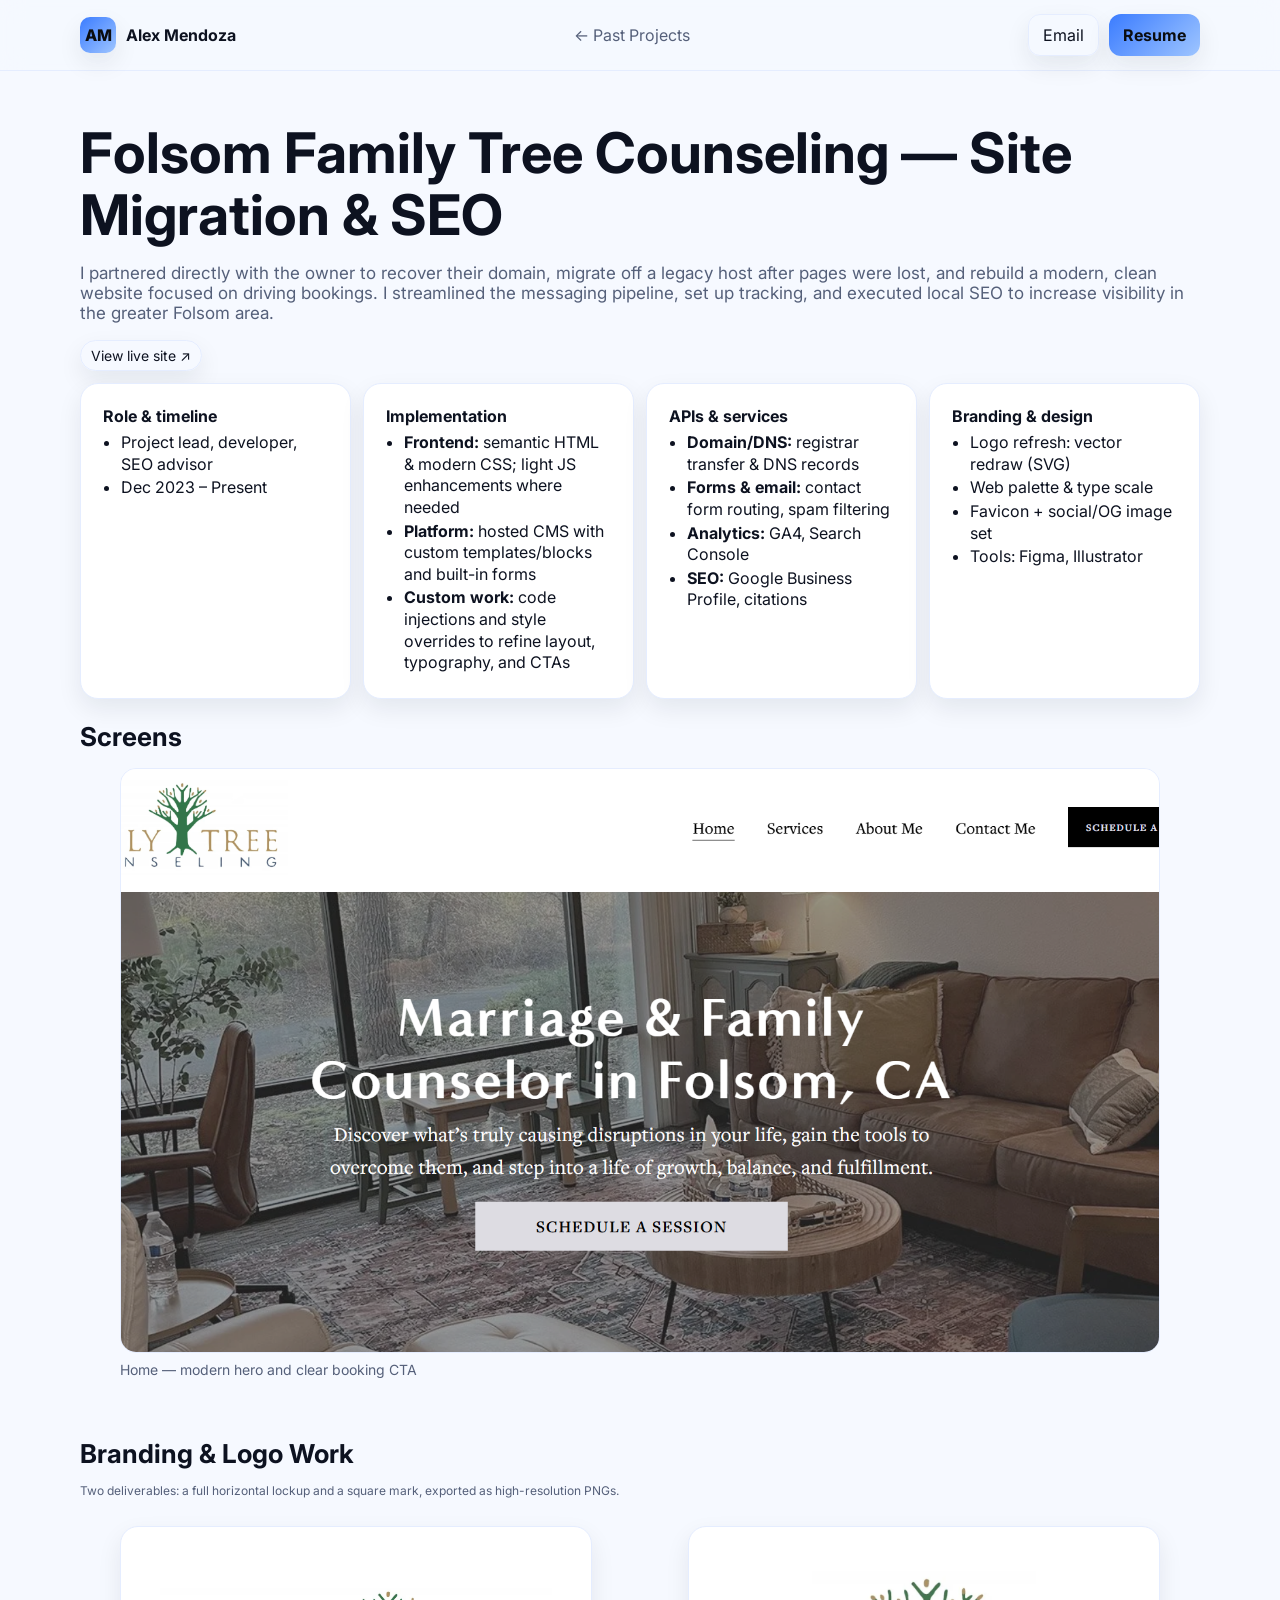
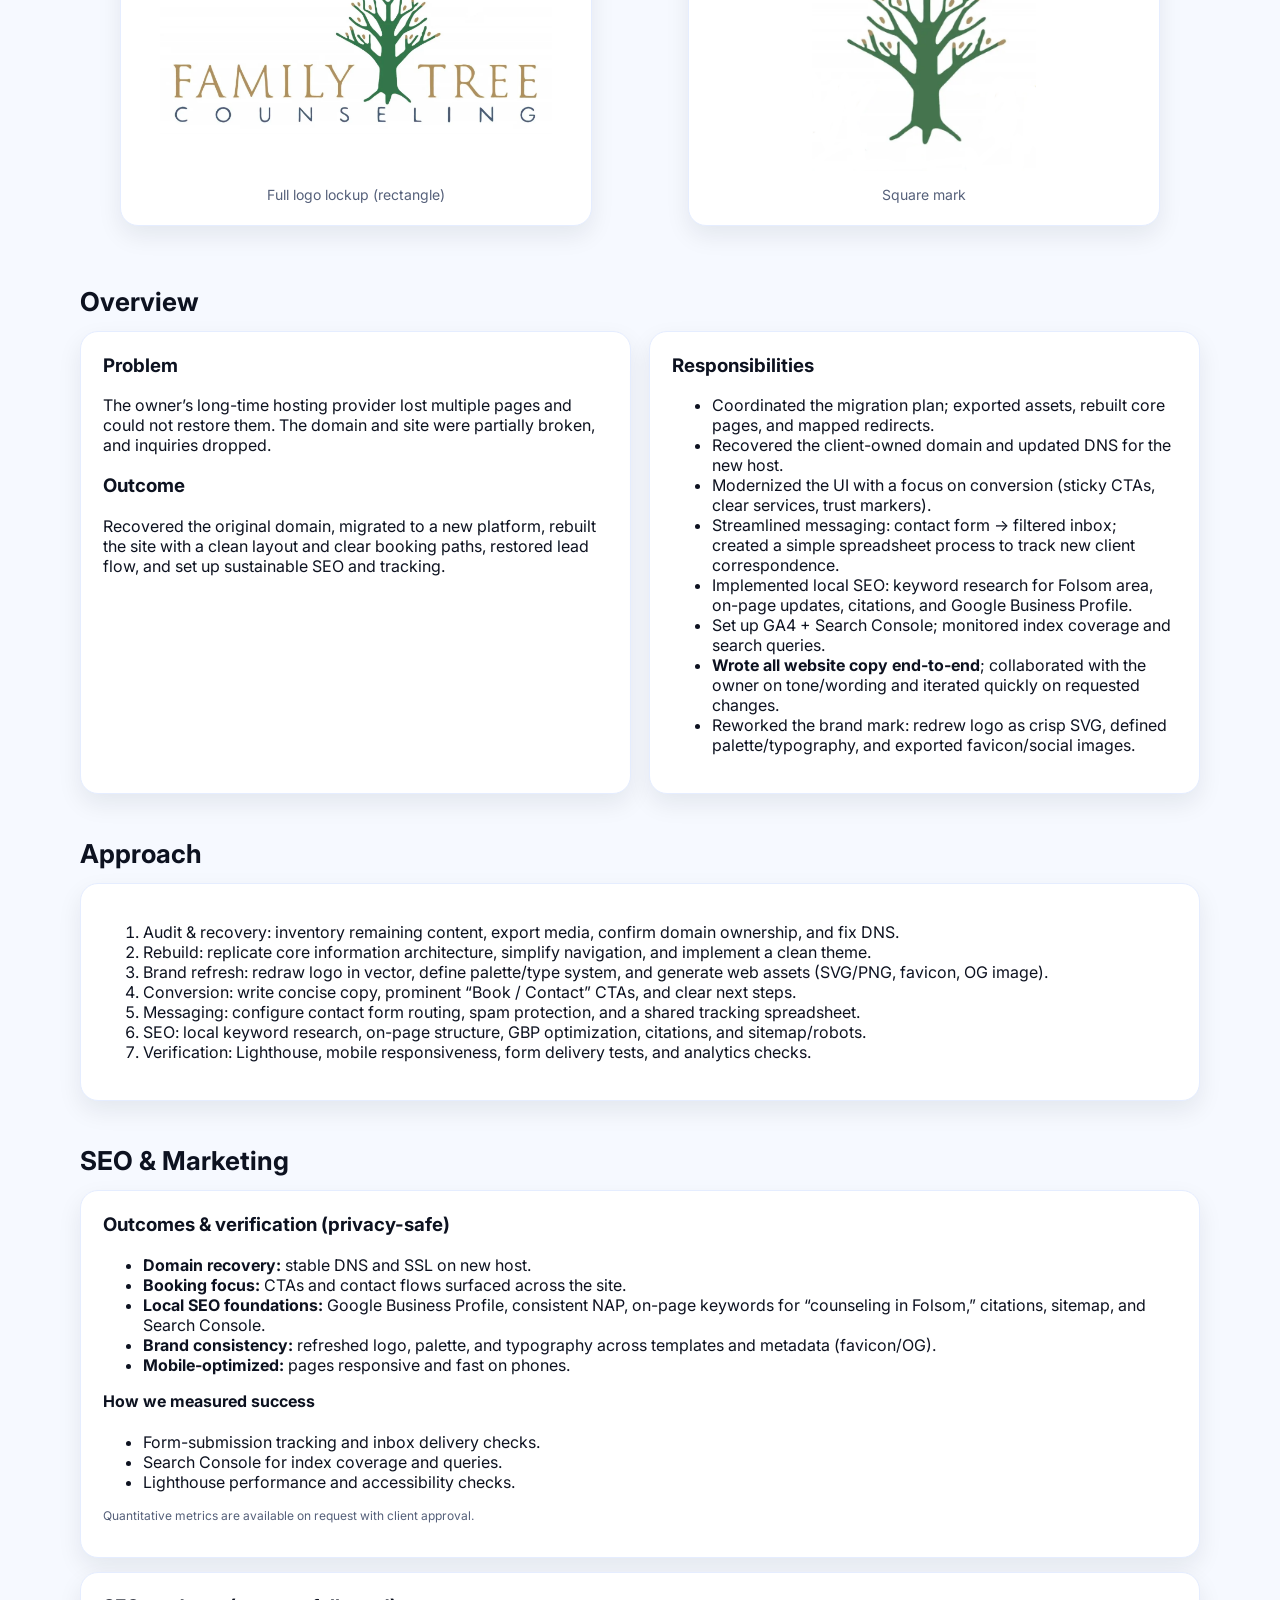
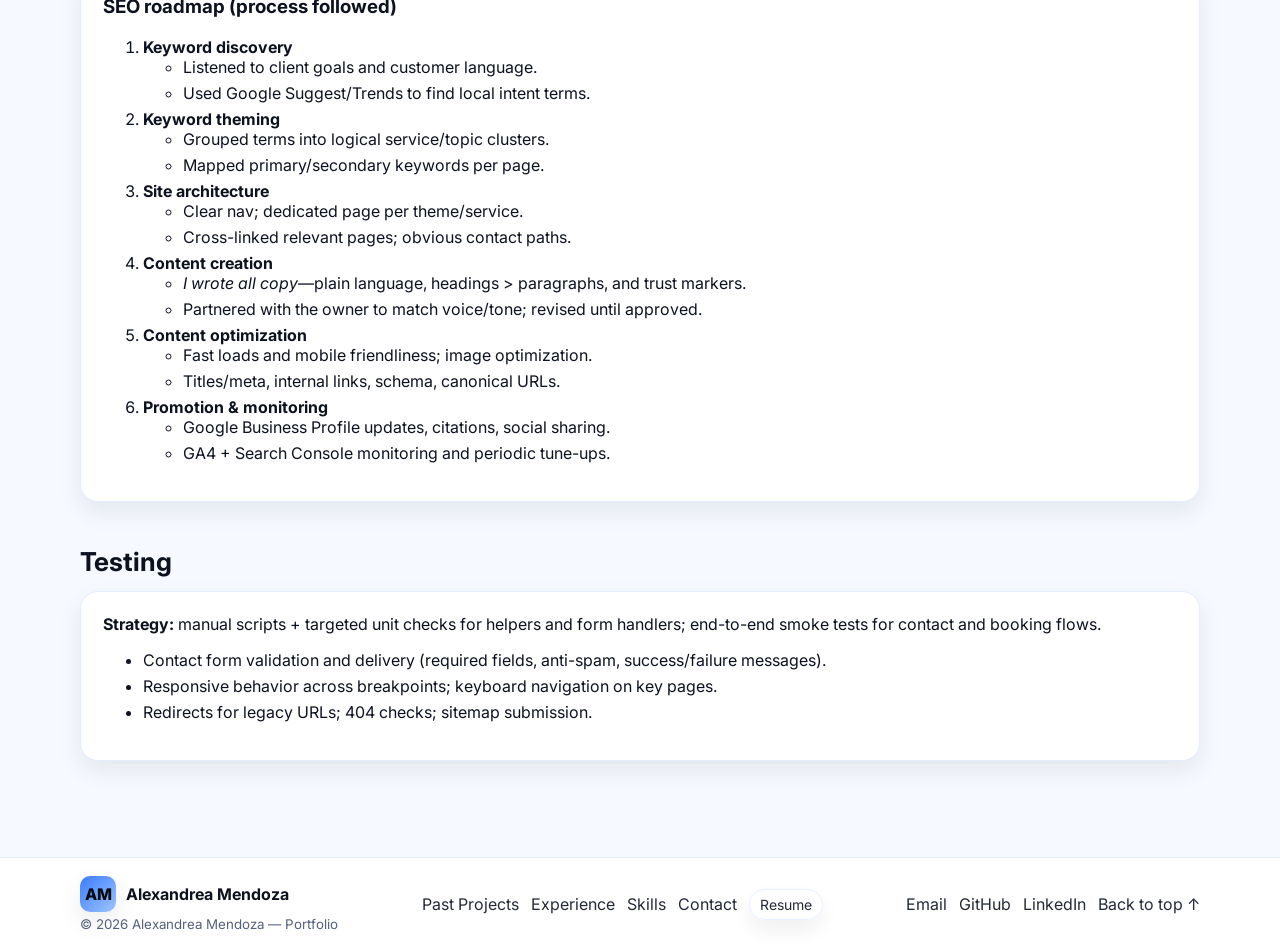
==== project-fftc.html @ b5551c55 "feat(site): add FFTC case study + graphics gallery; refactor project cards Added - project-fftc.html" ====
<!DOCTYPE html>
<html lang="en">
<head>
  <meta charset="utf-8" />
  <meta name="viewport" content="width=device-width, initial-scale=1" />
  <title>Folsom Family Tree Counseling — Case Study | Alex Mendoza</title>
  <meta name="description" content="Case study: site migration, domain recovery, modern redesign, messaging, and SEO for a counseling practice in Folsom, CA.">
  <link rel="preconnect" href="https://fonts.googleapis.com">
  <link rel="preconnect" href="https://fonts.gstatic.com" crossorigin>
  <link href="https://fonts.googleapis.com/css2?family=Inter:wght@300;400;500;600;700;800&display=swap" rel="stylesheet">
  <link rel="stylesheet" href="style.css" />
</head>
<body id="top">
  <header class="site-header">
    <div class="container nav">
      <a class="brand" href="./index.html">
        <span class="logo" aria-hidden="true">AM</span>
        <span class="brand-text">Alex Mendoza</span>
      </a>
      <nav aria-label="Breadcrumb">
        <a href="./index.html#past-projects">← Past Projects</a>
      </nav>
      <div class="cta">
        <a class="btn ghost" href="mailto:alexmendoza99@gmail.com">Email</a>
        <a class="btn primary" href="./Alex-Mendoza-Resume.pdf" target="_blank" rel="noopener">Resume</a>
      </div>
    </div>
  </header>

  <main class="container" style="padding:42px 0 32px">
    <!-- HERO -->
    <section aria-labelledby="title">
        <h1 id="title">Folsom Family Tree Counseling — Site Migration & SEO</h1>
        <p class="subtitle">
            I partnered directly with the owner to recover their domain, migrate off a legacy host after pages were lost,
            and rebuild a modern, clean website focused on driving bookings. I streamlined the messaging pipeline, set up
            tracking, and executed local SEO to increase visibility in the greater Folsom area.
        </p>

        <!-- Single inline link instead of a card -->
        <div class="inline-actions">
            <a class="btn ghost sm" href="https://www.familytreecounseling.net/" target="_blank" rel="noopener"
            aria-label="Open Folsom Family Tree Counseling website (opens in a new tab)">
            View live site ↗
            </a>
        </div>

        <div class="meta-grid">
            <!-- Role + Timeline -->
            <div class="card pad">
            <strong>Role &amp; timeline</strong>
            <ul class="meta-list">
                <li>Project lead, developer, SEO advisor</li>
                <li>Dec 2023 – Present</li>
            </ul>
            </div>

            <!-- Implementation -->
            <div class="card pad">
            <strong>Implementation</strong>
            <ul class="meta-list">
                <li><b>Frontend:</b> semantic HTML &amp; modern CSS; light JS enhancements where needed</li>
                <li><b>Platform:</b> hosted CMS with custom templates/blocks and built-in forms</li>
                <li><b>Custom work:</b> code injections and style overrides to refine layout, typography, and CTAs</li>
            </ul>
            </div>

            <!-- APIs & Services -->
            <div class="card pad">
            <strong>APIs &amp; services</strong>
            <ul class="meta-list">
                <li><b>Domain/DNS:</b> registrar transfer &amp; DNS records</li>
                <li><b>Forms &amp; email:</b> contact form routing, spam filtering</li>
                <li><b>Analytics:</b> GA4, Search Console</li>
                <li><b>SEO:</b> Google Business Profile, citations</li>
            </ul>
            </div>

            <!-- Branding & Design -->
            <div class="card pad">
            <strong>Branding &amp; design</strong>
            <ul class="meta-list">
                <li>Logo refresh: vector redraw (SVG)</li>
                <li>Web palette &amp; type scale</li>
                <li>Favicon + social/OG image set</li>
                <li>Tools: Figma, Illustrator</li>
            </ul>
            </div>
        </div>
    </section>

    <!-- SCREENS (single image) -->
    <section class="section" id="screens" aria-labelledby="screens-title">
      <h2 id="screens-title">Screens</h2>
      <figure class="shot">
        <img
          src="assets/fftc-services.png"
          alt="Folsom Family Tree Counseling home page with modern hero and clear booking CTA"
          loading="lazy" decoding="async">
        <figcaption>Home — modern hero and clear booking CTA</figcaption>
      </figure>
    </section>

    <!-- BRANDING & LOGO WORK -->
    <section class="section" id="branding" aria-labelledby="branding-title">
      <h2 id="branding-title">Branding &amp; Logo Work</h2>
      <p class="note">Two deliverables: a full horizontal lockup and a square mark, exported as high-resolution PNGs.</p>

      <!-- If not already in style.css, add:
           .logo-grid{display:grid;grid-template-columns:1fr 1fr;gap:16px}
           @media(max-width:900px){.logo-grid{grid-template-columns:1fr}}
           .logo-card{min-height:220px;display:flex;align-items:center;justify-content:center;flex-direction:column;gap:8px}
           .logo-card img{max-width:90%;height:auto;object-fit:contain}
      -->
      <div class="logo-grid">
        <figure class="card pad logo-card">
          <img src="assets/fftc-logo1.png"
               alt="Folsom Family Tree Counseling full logo lockup (rectangle)">
          <figcaption>Full logo lockup (rectangle)</figcaption>
        </figure>

        <figure class="card pad logo-card">
          <img src="assets/fftc-logo2.png"
               alt="Folsom Family Tree Counseling square logo mark">
          <figcaption>Square mark</figcaption>
        </figure>
      </div>
    </section>

    <!-- OVERVIEW -->
    <section class="section" aria-labelledby="overview">
      <h2 id="overview">Overview</h2>
      <div class="grid-2">
        <div class="card pad">
          <h3 class="no-top">Problem</h3>
          <p>The owner’s long-time hosting provider lost multiple pages and could not restore them. The domain and site were partially broken, and inquiries dropped.</p>
          <h3>Outcome</h3>
          <p>Recovered the original domain, migrated to a new platform, rebuilt the site with a clean layout and clear booking paths, restored lead flow, and set up sustainable SEO and tracking.</p>
        </div>
        <div class="card pad">
          <h3 class="no-top">Responsibilities</h3>
          <ul>
            <li>Coordinated the migration plan; exported assets, rebuilt core pages, and mapped redirects.</li>
            <li>Recovered the client-owned domain and updated DNS for the new host.</li>
            <li>Modernized the UI with a focus on conversion (sticky CTAs, clear services, trust markers).</li>
            <li>Streamlined messaging: contact form → filtered inbox; created a simple spreadsheet process to track new client correspondence.</li>
            <li>Implemented local SEO: keyword research for Folsom area, on-page updates, citations, and Google Business Profile.</li>
            <li>Set up GA4 + Search Console; monitored index coverage and search queries.</li>
            <li><strong>Wrote all website copy end-to-end</strong>; collaborated with the owner on tone/wording and iterated quickly on requested changes.</li>
            <li>Reworked the brand mark: redrew logo as crisp SVG, defined palette/typography, and exported favicon/social images.</li>
          </ul>
        </div>
      </div>
    </section>

    <!-- APPROACH -->
    <section class="section" aria-labelledby="approach">
      <h2 id="approach">Approach</h2>
      <div class="card pad">
        <ol class="tight">
          <li>Audit & recovery: inventory remaining content, export media, confirm domain ownership, and fix DNS.</li>
          <li>Rebuild: replicate core information architecture, simplify navigation, and implement a clean theme.</li>
          <li>Brand refresh: redraw logo in vector, define palette/type system, and generate web assets (SVG/PNG, favicon, OG image).</li>
          <li>Conversion: write concise copy, prominent “Book / Contact” CTAs, and clear next steps.</li>
          <li>Messaging: configure contact form routing, spam protection, and a shared tracking spreadsheet.</li>
          <li>SEO: local keyword research, on-page structure, GBP optimization, citations, and sitemap/robots.</li>
          <li>Verification: Lighthouse, mobile responsiveness, form delivery tests, and analytics checks.</li>
        </ol>
      </div>
    </section>

    <!-- SEO & MARKETING (roadmap version) -->
    <section class="section" aria-labelledby="seo-title">
      <h2 id="seo-title">SEO &amp; Marketing</h2>

      <div class="card pad">
        <h3 class="no-top">Outcomes &amp; verification (privacy-safe)</h3>
        <ul>
          <li><strong>Domain recovery:</strong> stable DNS and SSL on new host.</li>
          <li><strong>Booking focus:</strong> CTAs and contact flows surfaced across the site.</li>
          <li><strong>Local SEO foundations:</strong> Google Business Profile, consistent NAP, on-page keywords for “counseling in Folsom,” citations, sitemap, and Search Console.</li>
          <li><strong>Brand consistency:</strong> refreshed logo, palette, and typography across templates and metadata (favicon/OG).</li>
          <li><strong>Mobile-optimized:</strong> pages responsive and fast on phones.</li>
        </ul>

        <h4 style="margin-top:12px">How we measured success</h4>
        <ul>
          <li>Form-submission tracking and inbox delivery checks.</li>
          <li>Search Console for index coverage and queries.</li>
          <li>Lighthouse performance and accessibility checks.</li>
        </ul>

        <p class="note">Quantitative metrics are available on request with client approval.</p>
      </div>

      <div class="card pad" style="margin-top:14px">
        <h3 class="no-top">SEO roadmap (process followed)</h3>
        <ol class="tight">
          <li>
            <strong>Keyword discovery</strong>
            <ul class="compact">
              <li>Listened to client goals and customer language.</li>
              <li>Used Google Suggest/Trends to find local intent terms.</li>
            </ul>
          </li>
          <li>
            <strong>Keyword theming</strong>
            <ul class="compact">
              <li>Grouped terms into logical service/topic clusters.</li>
              <li>Mapped primary/secondary keywords per page.</li>
            </ul>
          </li>
          <li>
            <strong>Site architecture</strong>
            <ul class="compact">
              <li>Clear nav; dedicated page per theme/service.</li>
              <li>Cross-linked relevant pages; obvious contact paths.</li>
            </ul>
          </li>
          <li>
            <strong>Content creation</strong>
            <ul class="compact">
              <li><em>I wrote all copy</em>—plain language, headings &gt; paragraphs, and trust markers.</li>
              <li>Partnered with the owner to match voice/tone; revised until approved.</li>
            </ul>
          </li>
          <li>
            <strong>Content optimization</strong>
            <ul class="compact">
              <li>Fast loads and mobile friendliness; image optimization.</li>
              <li>Titles/meta, internal links, schema, canonical URLs.</li>
            </ul>
          </li>
          <li>
            <strong>Promotion &amp; monitoring</strong>
            <ul class="compact">
              <li>Google Business Profile updates, citations, social sharing.</li>
              <li>GA4 + Search Console monitoring and periodic tune-ups.</li>
            </ul>
          </li>
        </ol>
      </div>
    </section>

    <!-- TESTING -->
    <section class="section" aria-labelledby="testing-title">
      <h2 id="testing-title">Testing</h2>
      <div class="card pad">
        <p class="no-top"><strong>Strategy:</strong> manual scripts + targeted unit checks for helpers and form handlers; end-to-end smoke tests for contact and booking flows.</p>
        <ul class="compact">
          <li>Contact form validation and delivery (required fields, anti-spam, success/failure messages).</li>
          <li>Responsive behavior across breakpoints; keyboard navigation on key pages.</li>
          <li>Redirects for legacy URLs; 404 checks; sitemap submission.</li>
        </ul>
      </div>
    </section>
  </main>

  <footer class="footer">
    <div class="container foot">
      <div class="foot-brand">
        <a class="brand" href="./index.html">
          <span class="logo" aria-hidden="true">AM</span>
          <span class="brand-text">Alexandrea Mendoza</span>
        </a>
        <small>© <span id="year"></span> Alexandrea Mendoza — Portfolio</small>
      </div>
      <nav class="foot-links" aria-label="Footer navigation">
        <a href="./index.html#past-projects">Past Projects</a>
        <a href="./index.html#experience">Experience</a>
        <a href="./index.html#skills">Skills</a>
        <a href="./index.html#contact">Contact</a>
        <a class="btn ghost sm" href="./Alex-Mendoza-Resume.pdf" target="_blank" rel="noopener">Resume</a>
      </nav>
      <div class="foot-social" aria-label="Contact and social">
        <a href="mailto:alexmendoza99@gmail.com">Email</a>
        <a href="https://github.com/alexmendoza99" target="_blank" rel="noopener">GitHub</a>
        <a href="https://www.linkedin.com/in/alexandreamendoza" target="_blank" rel="noopener">LinkedIn</a>
        <a href="#top" class="back-to-top">Back to top ↑</a>
      </div>
    </div>
  </footer>

  <script>
    document.getElementById('year').textContent = new Date().getFullYear();
  </script>
</body>
</html>
---- style.css ----
:root{
  /* Light theme as default (brighter, blue-forward) */
  --bg: #f6f9ff;           /* soft blue tint */
  --panel: #ffffff;         /* white cards */
  --text: #0d1220;          /* deep navy text */
  --muted: #55607a;         /* muted slate */
  --brand: #3b7cff;         /* primary blue */
  --brand-2: #9ec5ff;       /* light blue for gradients */
  --accent: #3bb3ff;        /* secondary accent blue */
  --border: #e5edff;        /* subtle blue border */
  --shadow: 0 10px 25px rgba(9,20,40,.08);
  --radius: 18px;
}

/* Prefer dark only if the OS requests it
@media (prefers-color-scheme: dark){
  :root{
    --bg:#0b0f14; --panel:#11161d; --text:#e6ebf5; --muted:#a4b0c6;
    --brand:#7c9cff; --brand-2:#2aa9ff; --accent:#ffd66e;
    --border:#222b36; --shadow:0 10px 30px rgba(0,0,0,.35);
  }
}
*/

*{box-sizing:border-box}
html,body{margin:0; padding:0; background:var(--bg); color:var(--text); font-family:Inter, system-ui, -apple-system, Segoe UI, Roboto, "Helvetica Neue", Arial, "Apple Color Emoji", "Segoe UI Emoji";}
a{color:inherit; text-decoration:none}
.container{width:min(1120px, 92vw); margin:0 auto}

/* Header */
.site-header{position:sticky; top:0; backdrop-filter:saturate(180%) blur(12px); background:color-mix(in hsl, var(--bg) 72%, transparent); border-bottom:1px solid var(--border); z-index:10}
.nav{display:flex; align-items:center; justify-content:space-between; padding:14px 0}
.brand{display:flex; align-items:center; gap:10px}
.logo{width:36px; height:36px; border-radius:10px; display:grid; place-items:center; font-weight:800; color:#0b0d10; background:linear-gradient(135deg, var(--brand), var(--brand-2)); box-shadow:var(--shadow)}
.brand-text{font-weight:700}
.site-header nav a{padding:8px 12px; border-radius:10px; color:var(--muted)}
.site-header nav a:hover{background:var(--panel); color:var(--text)}
.cta{display:flex; gap:10px}
.btn{display:inline-flex; align-items:center; gap:8px; padding:10px 14px; border-radius:12px; border:1px solid var(--border); background:var(--panel); color:var(--text); box-shadow:var(--shadow)}
.btn.primary{background:linear-gradient(135deg, var(--brand), var(--brand-2)); color:#0b0d10; font-weight:700; border:none}
.btn.ghost{background:transparent}

/* Hero */
.hero{
  display: grid;
  grid-template-columns: 1fr;   /* single column */
  gap: 0;                       /* no gap needed with one card */
  padding: 80px 0 40px;         /* a little more presence */
}

.card{background:var(--panel); border:1px solid var(--border); border-radius:var(--radius); box-shadow:var(--shadow)}
.card.pad{padding:22px}
.intro{padding:32px}            /* slightly larger padding for the hero */

.kpi-card{display:none}         /* hide/remove the highlights card */

.pill{display:inline-flex; align-items:center; gap:8px; font-size:13px; color:var(--muted); padding:8px 12px; border:1px dashed var(--border); border-radius:999px}

/* Scale the headline nicely on large/small screens */
h1{font-size:clamp(40px, 6vw, 56px); line-height:1.1; margin:10px 0}

.subtitle{color:var(--muted); font-size:17px}
.stack{display:flex; flex-wrap:wrap; gap:8px; margin-top:10px}
.tag{padding:8px 12px; border-radius:999px; background:color-mix(in hsl, var(--brand) 22%, transparent); color:var(--brand)}
.row{display:flex; gap:12px; align-items:center}
.hero-actions{margin-top:16px}

/* The KPI styles are now unused but harmless; keep or delete */
.kpis{display:grid; grid-template-columns:repeat(3,1fr); gap:12px}
.kpi{padding:18px; border-radius:16px; border:1px solid var(--border); background:var(--panel)}
.kpi h3{margin:0; font-size:28px}
.kpi p{margin:6px 0 0; color:var(--muted); font-size:13px}
.note{font-size:12px; color:var(--muted); margin-top:10px}

/* Sections */
.section{padding:22px 0}
.section h2{font-size:26px; margin:0 0 14px}
.grid{display:grid; grid-template-columns:repeat(12, 1fr); gap:18px}

/* Projects */
.projects .item{grid-column:span 6; display:flex; flex-direction:column; overflow:hidden}
.projects .thumb{height:180px; background:linear-gradient(135deg, #eaf2ff, #dfe9ff); display:flex; align-items:end; justify-content:space-between; padding:14px}
.projects .meta{padding:16px}
.projects .meta h3{margin:0 0 8px; font-size:18px}
.projects .meta p{margin:0 0 12px; color:var(--muted)}
.projects .meta .tags{display:flex; flex-wrap:wrap; gap:8px}
.projects .meta .tags span{font-size:12px; padding:6px 10px; border-radius:999px; background:#eef4ff; color:#2f4ea8; border:1px solid #d8e4ff}

/* ——— Added: image-based project thumbnail (Studio 26 card) ——— */
.projects .thumb.img-thumb{               /* reset the default .thumb layout */
  display:block;
  padding:0;
  background:var(--panel);
  position:relative;
  height:180px;
  overflow:hidden;
  border-bottom:1px solid var(--border);
  border-radius:var(--radius) var(--radius) 0 0;
}
.projects .thumb.img-thumb img{
  width:100%;
  height:100%;
  object-fit:cover;
  display:block;
}
.projects .thumb.img-thumb::after{        /* subtle gradient for chip readability */
  content:"";
  position:absolute;
  inset:0;
  background:linear-gradient(180deg, rgba(0,0,0,0) 45%, rgba(0,0,0,.35) 100%);
  pointer-events:none;
}
.thumb-chips{
  position:absolute;
  left:12px;
  bottom:12px;
  display:flex;
  gap:8px;
}
.thumb-chips span{
  background:rgba(0,0,0,.65);
  color:#fff;
  font-size:12px;
  padding:4px 10px;
  border-radius:999px;
  line-height:1;
}

/* Timeline */
.timeline{display:flex; flex-direction:column; gap:14px}
.tl{display:grid; grid-template-columns:120px 1fr; gap:14px; padding:14px; border:1px solid var(--border); border-radius:14px}
.tl small{color:var(--muted)}

/* Skills */
.skills{display:flex; flex-wrap:wrap; gap:10px}
.chip{padding:10px 12px; border:1px solid var(--border); border-radius:999px; background:var(--panel); color:var(--text); font-size:14px}

/* Contact */
.contact-card{display:grid; grid-template-columns:1fr 1fr; gap:18px}
.contact-card .card{padding:18px}
.links{margin:0; padding-left:18px}
.no-top{margin-top:0}

/* Footer */
.footer { margin-top: 42px; background: var(--panel); border-top: 1px solid var(--border); }
.foot   { display:flex; gap:16px; align-items:center; justify-content:space-between; padding:18px 0; }

.foot-brand small { display:block; color: var(--muted); margin-top:4px; }
.foot-links { display:flex; gap:12px; flex-wrap:wrap; align-items:center; }
.foot-links a { color: var(--text); opacity:.9; }
.foot-links .sm { padding:6px 10px; border-radius:999px; font-size:14px; }

.foot-social { display:flex; gap:12px; flex-wrap:wrap; }
.foot-social a { color: var(--text); opacity:.9; }
.back-to-top { opacity:.7; }

@media (max-width: 820px) {
  .foot { flex-direction:column; align-items:flex-start; }
  .foot-links { order:3; }
}

/* Responsive */
@media (max-width: 900px){
  .hero{grid-template-columns:1fr}
  .projects .item{grid-column:span 12}
  .contact-card{grid-template-columns:1fr}
}

/* Clickable project cards */
.projects .project{ position:relative; transition:transform .12s ease, box-shadow .12s ease; }
.projects .project:hover{ transform:translateY(-2px); box-shadow:var(--shadow); }
.stretched-link{ position:absolute; inset:0; z-index:2; }

/* Case-study helpers */
.meta-grid{ display:grid; grid-template-columns:repeat(4,1fr); gap:12px; margin-top:12px; }
.grid-2{ display:grid; grid-template-columns:1fr 1fr; gap:18px; }

@media (max-width: 900px){
  .meta-grid{ grid-template-columns:1fr 1fr; }
  .grid-2{ grid-template-columns:1fr; }
}

/* Links card: vertical list so it doesn't look squished */
.mini-links{ list-style:none; margin:8px 0 0; padding:0; display:flex; flex-direction:column; gap:6px; }
.mini-links a{ text-decoration:underline; }

/* Credentials display */
.creds small{ display:block; color:var(--muted); font-weight:600; }
.creds code{ padding:6px 10px; border:1px solid var(--border); border-radius:8px; background:var(--panel); }

/* compact list for case studies */
.compact li { margin-bottom:6px; }

/* Screens thumbnails */
.grid.two-up{ display:grid; grid-template-columns:1fr; gap:18px; }
@media (min-width:900px){ .grid.two-up{ grid-template-columns:1fr 1fr; } }

.shot{ display:flex; flex-direction:column; gap:8px; }
.shot img{
  width:100%;
  aspect-ratio:16 / 9;   /* keeps a 16:9 thumbnail */
  object-fit:cover;      /* crops center nicely */
  border-radius:16px;
  border:1px solid var(--border);
  background:var(--panel);
}
.shot figcaption{ font-size:14px; color:var(--muted); }

.meta-list{ margin:6px 0 0; padding-left:18px; }
.meta-list li{ margin:2px 0; line-height:1.35; }

/* Logo gallery */
.logo-grid{
  display:grid;
  grid-template-columns:1fr 1fr;
  gap:16px;
}
@media (max-width:900px){
  .logo-grid{ grid-template-columns:1fr; }
}

/* Each logo card: image centered, caption pinned to bottom */
.logo-card{
  min-height:300px;                      /* gives some vertical room */
  display:grid;
  grid-template-rows: 1fr auto;          /* image area + caption area */
  justify-items:center;                  /* center horizontally */
  align-items:center;                    /* center items in their rows */
  padding:16px;
  gap:8px;
}

.logo-card img{
  max-width:92%;
  max-height:220px;                      /* keeps tall images from overflowing */
  object-fit:contain;
  display:block;                         /* removes baseline gap */
}

.logo-card figcaption{
  text-align:center;
  font-size:14px;
  color:var(--muted);
  padding-top:4px;
}

.inline-actions { margin: 8px 0 6px; }

/* Small button size variant */
.btn.sm {
  padding: 6px 10px;
  border-radius: 999px;
  font-size: 14px;
}
/* Thumb with real image + overlay badges (matches Studio 26 style) */
.projects .thumb.has-img{
  position: relative;
  height: 200px;           /* match Studio 26 card height */
  padding: 0;
  display: block;
  overflow: hidden;
  background: #dfe9ff;
}

.projects .thumb.has-img img{
  position: absolute;
  inset: 0;
  width: 100%;
  height: 100%;
  object-fit: cover;
  display: block;
}

/* subtle top gradient so badges are readable */
.projects .thumb.has-img::after{
  content: "";
  position: absolute;
  inset: 0;
  background: linear-gradient(to bottom, rgba(0,0,0,.28), rgba(0,0,0,0) 45%);
}

/* badge row (top-left), like Studio 26 */
.projects .thumb.has-img .badges{
  position: absolute;
  top: 10px;
  left: 10px;
  display: flex;
  flex-wrap: wrap;
  gap: 8px;
  z-index: 1;
}

/* translucent grey bubble with white text */
.badge{
  font-size: 12px;
  line-height: 1;
  padding: 6px 10px;
  border-radius: 999px;
  color: #fff;
  background: rgba(17, 24, 39, .55);   /* translucent grey */
  border: 1px solid rgba(255,255,255,.18);
  backdrop-filter: saturate(140%) blur(2px);
}
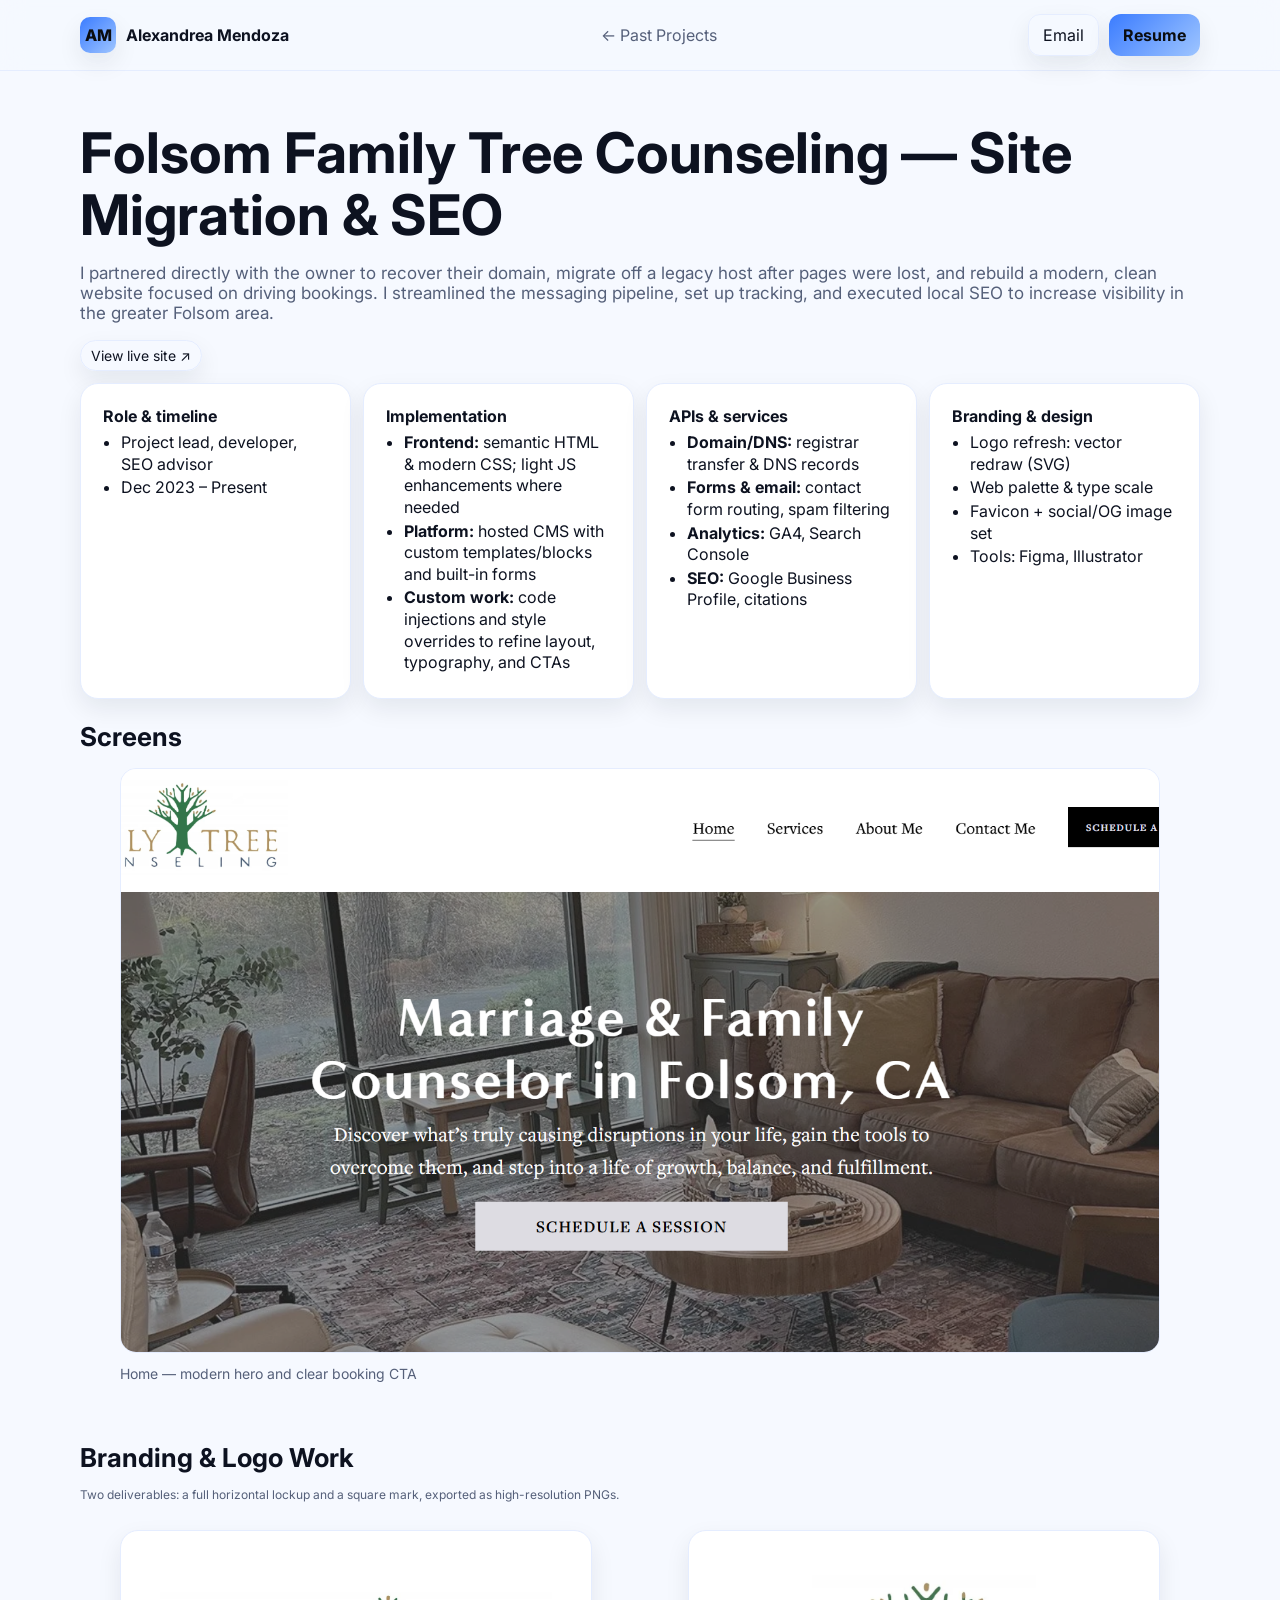
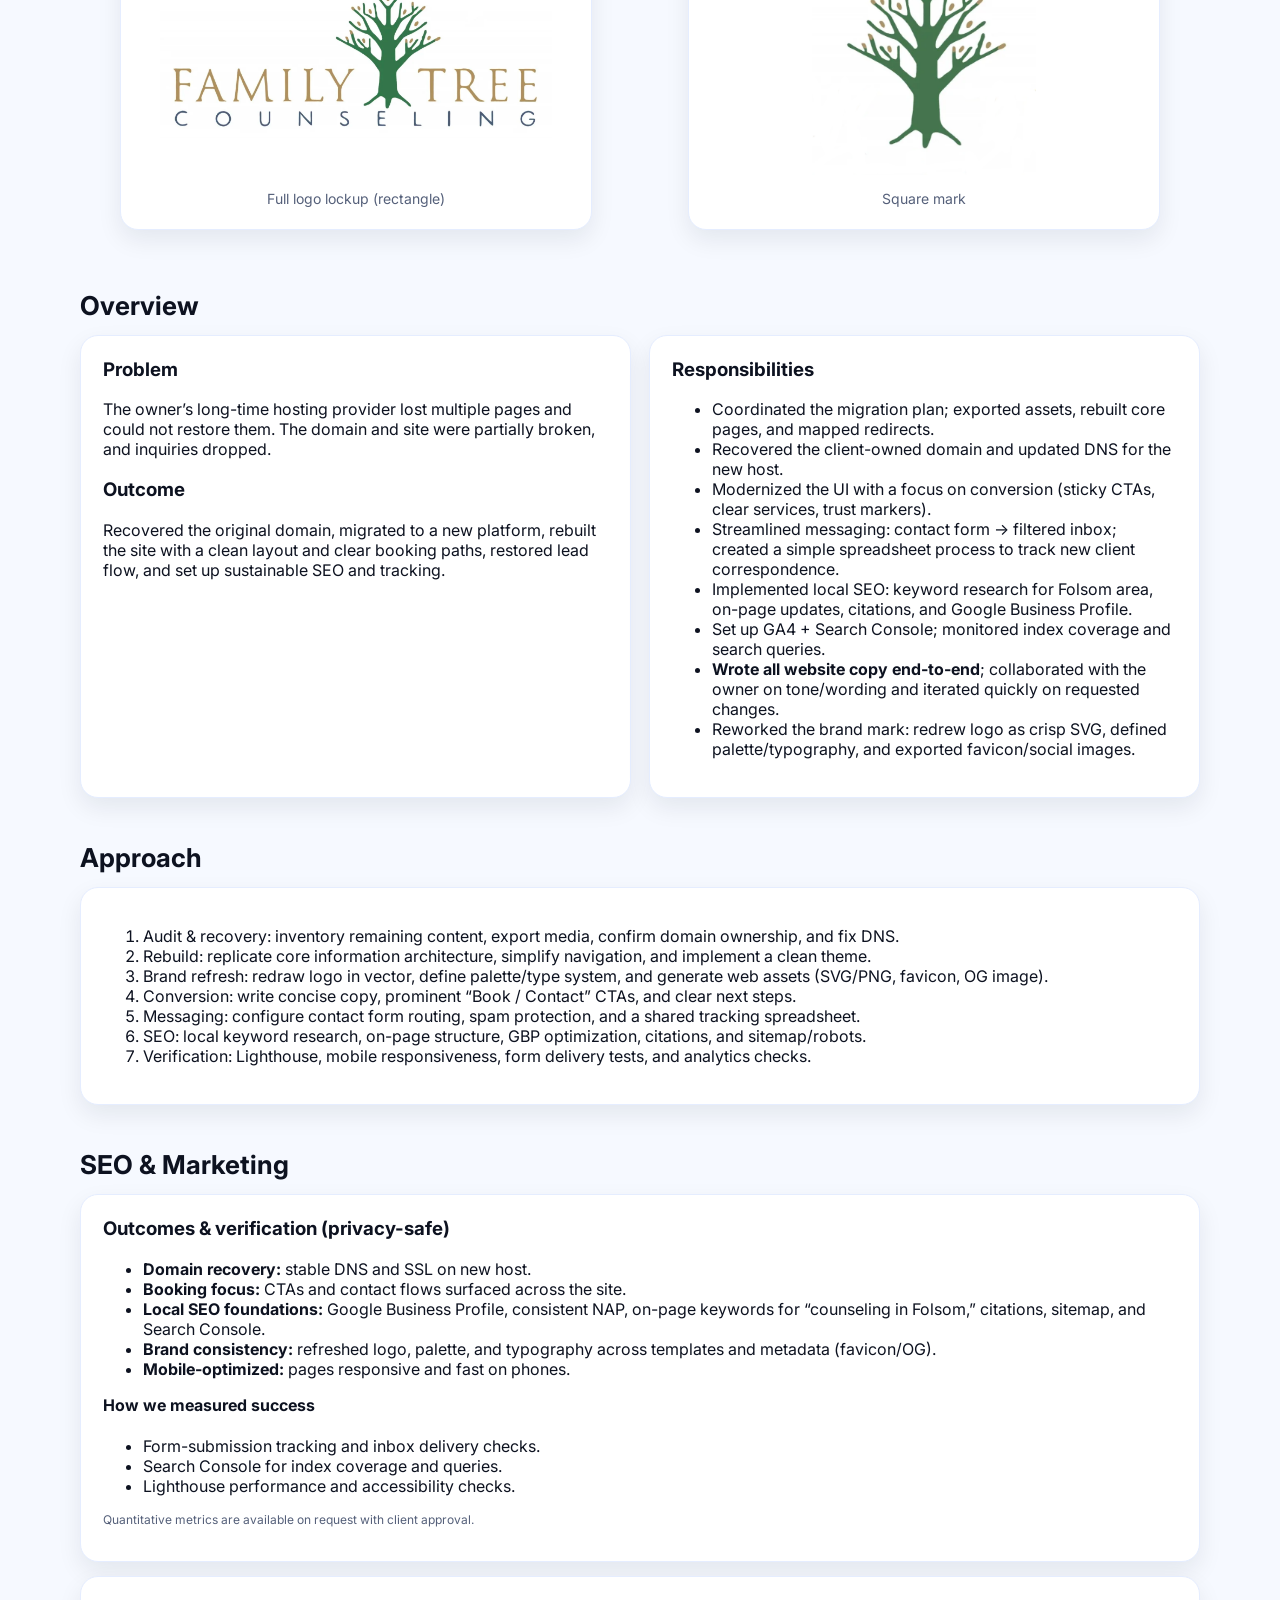
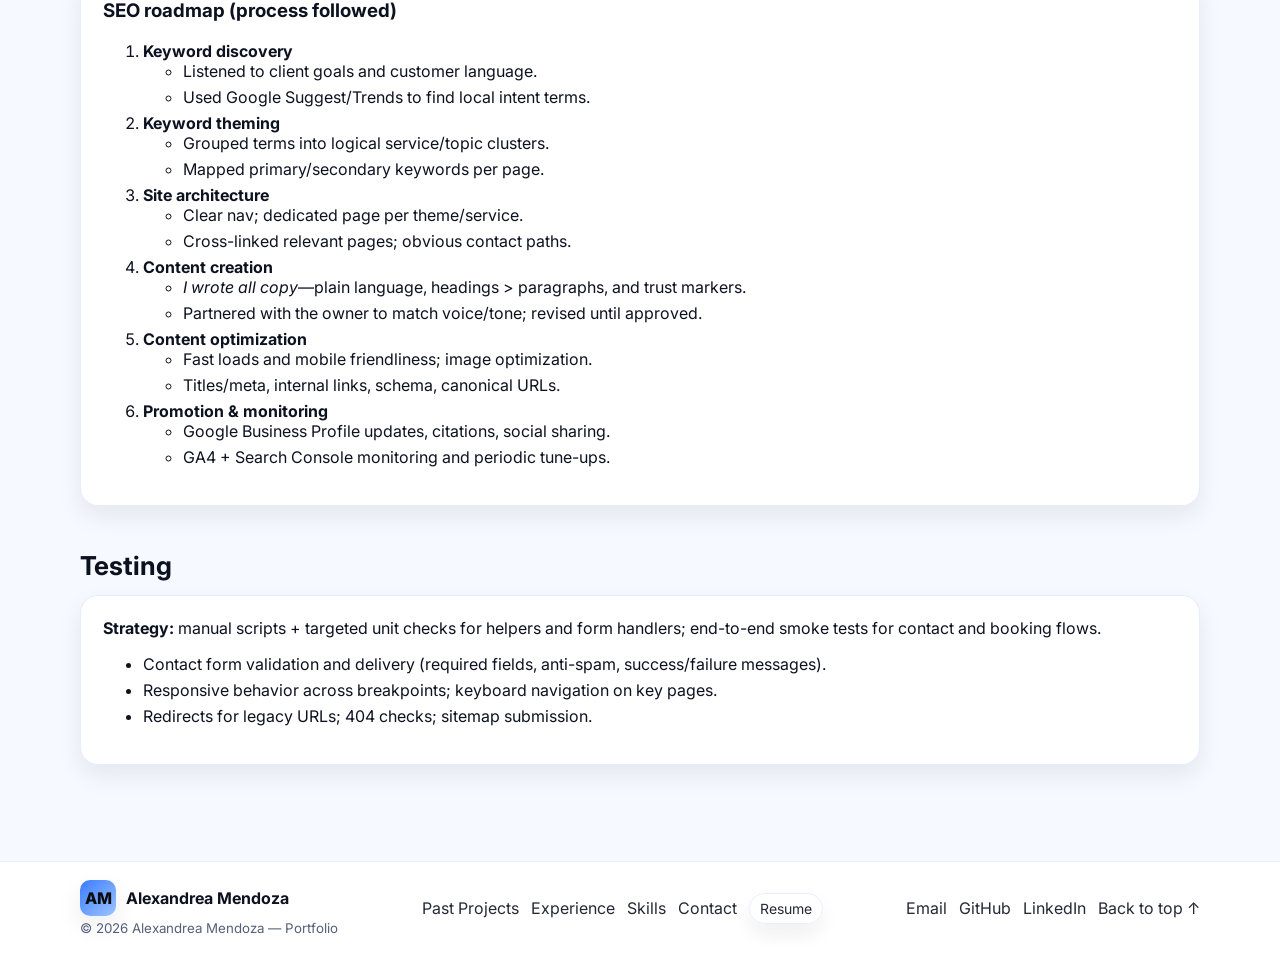
==== commit 96398c20: "feat: add “Coming Soon” cards, polish graphics & case studies • index.html 	•	Added Project 5 Cresce" ====
--- a/project-fftc.html
+++ b/project-fftc.html
@@ -1,13 +1,14 @@
 <!DOCTYPE html>
 <html lang="en">
 <head>
+  <!-- Page: Folsom Family Tree Counseling — Case Study | Author: Alexandrea Mendoza -->
   <meta charset="utf-8" />
   <meta name="viewport" content="width=device-width, initial-scale=1" />
-  <title>Folsom Family Tree Counseling — Case Study | Alex Mendoza</title>
-  <meta name="description" content="Case study: site migration, domain recovery, modern redesign, messaging, and SEO for a counseling practice in Folsom, CA.">
-  <link rel="preconnect" href="https://fonts.googleapis.com">
-  <link rel="preconnect" href="https://fonts.gstatic.com" crossorigin>
-  <link href="https://fonts.googleapis.com/css2?family=Inter:wght@300;400;500;600;700;800&display=swap" rel="stylesheet">
+  <title>Folsom Family Tree Counseling — Case Study | Alexandrea Mendoza</title>
+  <meta name="description" content="Case study: site migration, domain recovery, modern redesign, messaging, and SEO for a counseling practice in Folsom, CA." />
+  <link rel="preconnect" href="https://fonts.googleapis.com" />
+  <link rel="preconnect" href="https://fonts.gstatic.com" crossorigin />
+  <link href="https://fonts.googleapis.com/css2?family=Inter:wght@300;400;500;600;700;800&display=swap" rel="stylesheet" />
   <link rel="stylesheet" href="style.css" />
 </head>
 <body id="top">
@@ -15,14 +16,14 @@
     <div class="container nav">
       <a class="brand" href="./index.html">
         <span class="logo" aria-hidden="true">AM</span>
-        <span class="brand-text">Alex Mendoza</span>
+        <span class="brand-text">Alexandrea Mendoza</span>
       </a>
       <nav aria-label="Breadcrumb">
         <a href="./index.html#past-projects">← Past Projects</a>
       </nav>
       <div class="cta">
-        <a class="btn ghost" href="mailto:alexmendoza99@gmail.com">Email</a>
-        <a class="btn primary" href="./Alex-Mendoza-Resume.pdf" target="_blank" rel="noopener">Resume</a>
+        <a class="btn ghost" href="mailto:ammendo28@gmail.com">Email</a>
+        <a class="btn primary" href="./Alexandrea-Mendoza-Resume.pdf" target="_blank" rel="noopener">Resume</a>
       </div>
     </div>
   </header>
@@ -30,73 +31,75 @@
   <main class="container" style="padding:42px 0 32px">
     <!-- HERO -->
     <section aria-labelledby="title">
-        <h1 id="title">Folsom Family Tree Counseling — Site Migration & SEO</h1>
-        <p class="subtitle">
-            I partnered directly with the owner to recover their domain, migrate off a legacy host after pages were lost,
-            and rebuild a modern, clean website focused on driving bookings. I streamlined the messaging pipeline, set up
-            tracking, and executed local SEO to increase visibility in the greater Folsom area.
-        </p>
-
-        <!-- Single inline link instead of a card -->
-        <div class="inline-actions">
-            <a class="btn ghost sm" href="https://www.familytreecounseling.net/" target="_blank" rel="noopener"
-            aria-label="Open Folsom Family Tree Counseling website (opens in a new tab)">
-            View live site ↗
-            </a>
-        </div>
-
-        <div class="meta-grid">
-            <!-- Role + Timeline -->
-            <div class="card pad">
-            <strong>Role &amp; timeline</strong>
-            <ul class="meta-list">
-                <li>Project lead, developer, SEO advisor</li>
-                <li>Dec 2023 – Present</li>
-            </ul>
-            </div>
-
-            <!-- Implementation -->
-            <div class="card pad">
-            <strong>Implementation</strong>
-            <ul class="meta-list">
-                <li><b>Frontend:</b> semantic HTML &amp; modern CSS; light JS enhancements where needed</li>
-                <li><b>Platform:</b> hosted CMS with custom templates/blocks and built-in forms</li>
-                <li><b>Custom work:</b> code injections and style overrides to refine layout, typography, and CTAs</li>
-            </ul>
-            </div>
-
-            <!-- APIs & Services -->
-            <div class="card pad">
-            <strong>APIs &amp; services</strong>
-            <ul class="meta-list">
-                <li><b>Domain/DNS:</b> registrar transfer &amp; DNS records</li>
-                <li><b>Forms &amp; email:</b> contact form routing, spam filtering</li>
-                <li><b>Analytics:</b> GA4, Search Console</li>
-                <li><b>SEO:</b> Google Business Profile, citations</li>
-            </ul>
-            </div>
-
-            <!-- Branding & Design -->
-            <div class="card pad">
-            <strong>Branding &amp; design</strong>
-            <ul class="meta-list">
-                <li>Logo refresh: vector redraw (SVG)</li>
-                <li>Web palette &amp; type scale</li>
-                <li>Favicon + social/OG image set</li>
-                <li>Tools: Figma, Illustrator</li>
-            </ul>
-            </div>
-        </div>
-    </section>
-
-    <!-- SCREENS (single image) -->
+      <h1 id="title">Folsom Family Tree Counseling — Site Migration &amp; SEO</h1>
+      <p class="subtitle">
+        I partnered directly with the owner to recover their domain, migrate off a legacy host after pages were lost,
+        and rebuild a modern, clean website focused on driving bookings. I streamlined the messaging pipeline, set up
+        tracking, and executed local SEO to increase visibility in the greater Folsom area.
+      </p>
+
+      <div class="inline-actions">
+        <a class="btn ghost sm" href="https://www.familytreecounseling.net/" target="_blank" rel="noopener"
+           aria-label="Open Folsom Family Tree Counseling website (opens in a new tab)">
+          View live site ↗
+        </a>
+      </div>
+
+      <div class="meta-grid">
+        <!-- Role + Timeline -->
+        <div class="card pad">
+          <strong>Role &amp; timeline</strong>
+          <ul class="meta-list">
+            <li>Project lead, developer, SEO advisor</li>
+            <li>Dec 2023 – Present</li>
+          </ul>
+        </div>
+
+        <!-- Implementation -->
+        <div class="card pad">
+          <strong>Implementation</strong>
+          <ul class="meta-list">
+            <li><b>Frontend:</b> semantic HTML &amp; modern CSS; light JS enhancements where needed</li>
+            <li><b>Platform:</b> hosted CMS with custom templates/blocks and built-in forms</li>
+            <li><b>Custom work:</b> code injections and style overrides to refine layout, typography, and CTAs</li>
+          </ul>
+        </div>
+
+        <!-- APIs & Services -->
+        <div class="card pad">
+          <strong>APIs &amp; services</strong>
+          <ul class="meta-list">
+            <li><b>Domain/DNS:</b> registrar transfer &amp; DNS records</li>
+            <li><b>Forms &amp; email:</b> contact form routing, spam filtering</li>
+            <li><b>Analytics:</b> GA4, Search Console</li>
+            <li><b>SEO:</b> Google Business Profile, citations</li>
+          </ul>
+        </div>
+
+        <!-- Branding & Design -->
+        <div class="card pad">
+          <strong>Branding &amp; design</strong>
+          <ul class="meta-list">
+            <li>Logo refresh: vector redraw (SVG)</li>
+            <li>Web palette &amp; type scale</li>
+            <li>Favicon + social/OG image set</li>
+            <li>Tools: Figma, Illustrator</li>
+          </ul>
+        </div>
+      </div>
+    </section>
+
+    <!-- SCREENS (clickable image -> live site) -->
     <section class="section" id="screens" aria-labelledby="screens-title">
       <h2 id="screens-title">Screens</h2>
       <figure class="shot">
-        <img
-          src="assets/fftc-services.png"
-          alt="Folsom Family Tree Counseling home page with modern hero and clear booking CTA"
-          loading="lazy" decoding="async">
+        <a href="https://www.familytreecounseling.net/" target="_blank" rel="noopener"
+           aria-label="Open the Folsom Family Tree Counseling website (new tab)">
+          <img
+            src="assets/fftc-services.png"
+            alt="Folsom Family Tree Counseling home page with modern hero and clear booking CTA"
+            loading="lazy" decoding="async">
+        </a>
         <figcaption>Home — modern hero and clear booking CTA</figcaption>
       </figure>
     </section>
@@ -106,22 +109,14 @@
       <h2 id="branding-title">Branding &amp; Logo Work</h2>
       <p class="note">Two deliverables: a full horizontal lockup and a square mark, exported as high-resolution PNGs.</p>
 
-      <!-- If not already in style.css, add:
-           .logo-grid{display:grid;grid-template-columns:1fr 1fr;gap:16px}
-           @media(max-width:900px){.logo-grid{grid-template-columns:1fr}}
-           .logo-card{min-height:220px;display:flex;align-items:center;justify-content:center;flex-direction:column;gap:8px}
-           .logo-card img{max-width:90%;height:auto;object-fit:contain}
-      -->
       <div class="logo-grid">
         <figure class="card pad logo-card">
-          <img src="assets/fftc-logo1.png"
-               alt="Folsom Family Tree Counseling full logo lockup (rectangle)">
+          <img src="assets/fftc-logo1.png" alt="Folsom Family Tree Counseling full logo lockup (rectangle)">
           <figcaption>Full logo lockup (rectangle)</figcaption>
         </figure>
 
         <figure class="card pad logo-card">
-          <img src="assets/fftc-logo2.png"
-               alt="Folsom Family Tree Counseling square logo mark">
+          <img src="assets/fftc-logo2.png" alt="Folsom Family Tree Counseling square logo mark">
           <figcaption>Square mark</figcaption>
         </figure>
       </div>
@@ -158,7 +153,7 @@
       <h2 id="approach">Approach</h2>
       <div class="card pad">
         <ol class="tight">
-          <li>Audit & recovery: inventory remaining content, export media, confirm domain ownership, and fix DNS.</li>
+          <li>Audit &amp; recovery: inventory remaining content, export media, confirm domain ownership, and fix DNS.</li>
           <li>Rebuild: replicate core information architecture, simplify navigation, and implement a clean theme.</li>
           <li>Brand refresh: redraw logo in vector, define palette/type system, and generate web assets (SVG/PNG, favicon, OG image).</li>
           <li>Conversion: write concise copy, prominent “Book / Contact” CTAs, and clear next steps.</li>
@@ -169,7 +164,7 @@
       </div>
     </section>
 
-    <!-- SEO & MARKETING (roadmap version) -->
+    <!-- SEO & MARKETING -->
     <section class="section" aria-labelledby="seo-title">
       <h2 id="seo-title">SEO &amp; Marketing</h2>
 
@@ -270,12 +265,12 @@
         <a href="./index.html#experience">Experience</a>
         <a href="./index.html#skills">Skills</a>
         <a href="./index.html#contact">Contact</a>
-        <a class="btn ghost sm" href="./Alex-Mendoza-Resume.pdf" target="_blank" rel="noopener">Resume</a>
+        <a class="btn ghost sm" href="./Alexandrea-Mendoza-Resume.pdf" target="_blank" rel="noopener">Resume</a>
       </nav>
       <div class="foot-social" aria-label="Contact and social">
-        <a href="mailto:alexmendoza99@gmail.com">Email</a>
+        <a href="mailto:ammendo28@gmail.com">Email</a>
         <a href="https://github.com/alexmendoza99" target="_blank" rel="noopener">GitHub</a>
-        <a href="https://www.linkedin.com/in/alexandreamendoza" target="_blank" rel="noopener">LinkedIn</a>
+        <a href="https://www.linkedin.com/in/ammendo28/" target="_blank" rel="noopener">LinkedIn</a>
         <a href="#top" class="back-to-top">Back to top ↑</a>
       </div>
     </div>
@@ -285,4 +280,4 @@
     document.getElementById('year').textContent = new Date().getFullYear();
   </script>
 </body>
-</html>
+</html>
--- a/style.css
+++ b/style.css
@@ -1,303 +1,347 @@
+/* ===================== THEME TOKENS ===================== */
 :root{
-  /* Light theme as default (brighter, blue-forward) */
-  --bg: #f6f9ff;           /* soft blue tint */
-  --panel: #ffffff;         /* white cards */
-  --text: #0d1220;          /* deep navy text */
-  --muted: #55607a;         /* muted slate */
-  --brand: #3b7cff;         /* primary blue */
-  --brand-2: #9ec5ff;       /* light blue for gradients */
-  --accent: #3bb3ff;        /* secondary accent blue */
-  --border: #e5edff;        /* subtle blue border */
-  --shadow: 0 10px 25px rgba(9,20,40,.08);
-  --radius: 18px;
-}
-
-/* Prefer dark only if the OS requests it
+  --bg:#f6f9ff;         /* page background */
+  --panel:#ffffff;      /* card background */
+  --text:#0d1220;       /* primary text */
+  --muted:#55607a;      /* secondary text */
+  --brand:#3b7cff;      /* primary brand */
+  --brand-2:#9ec5ff;    /* brand gradient light */
+  --accent:#3bb3ff;     /* secondary accent */
+  --border:#e5edff;     /* borders */
+  --shadow:0 10px 25px rgba(9,20,40,.08);
+  --radius:18px;
+}
+
+/* ===================== GLOBAL ===================== */
+*{ box-sizing:border-box }
+html,body{
+  margin:0; padding:0; background:var(--bg); color:var(--text);
+  font-family:Inter, system-ui, -apple-system, Segoe UI, Roboto, "Helvetica Neue", Arial, "Apple Color Emoji", "Segoe UI Emoji";
+}
+a{ color:inherit; text-decoration:none }
+.container{ width:min(1120px,92vw); margin:0 auto }
+
+/* ===================== HEADER ===================== */
+.site-header{
+  position:sticky; top:0; z-index:10;
+  backdrop-filter:saturate(180%) blur(12px);
+  background:color-mix(in hsl, var(--bg) 72%, transparent);
+  border-bottom:1px solid var(--border);
+}
+.nav{ display:flex; align-items:center; justify-content:space-between; padding:14px 0 }
+.brand{ display:flex; align-items:center; gap:10px }
+.logo{
+  width:36px; height:36px; border-radius:10px; display:grid; place-items:center;
+  font-weight:800; color:#0b0d10; background:linear-gradient(135deg, var(--brand), var(--brand-2));
+  box-shadow:var(--shadow);
+}
+.brand-text{ font-weight:700 }
+.site-header nav a{ padding:8px 12px; border-radius:10px; color:var(--muted) }
+.site-header nav a:hover{ background:var(--panel); color:var(--text) }
+
+/* Buttons */
+.cta{ display:flex; gap:10px }
+.btn{
+  display:inline-flex; align-items:center; gap:8px;
+  padding:10px 14px; border-radius:12px;
+  border:1px solid var(--border); background:var(--panel); color:var(--text);
+  box-shadow:var(--shadow);
+}
+.btn.primary{ background:linear-gradient(135deg, var(--brand), var(--brand-2)); color:#0b0d10; font-weight:700; border:none }
+.btn.ghost{ background:transparent }
+.btn.sm{ padding:6px 10px; border-radius:999px; font-size:14px }
+
+/* ===================== HERO / CARDS ===================== */
+.hero{ display:grid; grid-template-columns:1fr; gap:0; padding:80px 0 40px }
+.card{ background:var(--panel); border:1px solid var(--border); border-radius:var(--radius); box-shadow:var(--shadow) }
+.card.pad{ padding:22px }
+.intro{ padding:32px }
+.pill{
+  display:inline-flex; align-items:center; gap:8px;
+  font-size:13px; color:var(--muted); padding:8px 12px; border:1px dashed var(--border); border-radius:999px;
+}
+h1{ font-size:clamp(40px,6vw,56px); line-height:1.1; margin:10px 0 }
+.subtitle{ color:var(--muted); font-size:17px }
+.stack{ display:flex; flex-wrap:wrap; gap:8px; margin-top:10px }
+.tag{ padding:8px 12px; border-radius:999px; background:color-mix(in hsl, var(--brand) 22%, transparent); color:var(--brand) }
+.row{ display:flex; gap:12px; align-items:center }
+.note{ font-size:12px; color:var(--muted); margin-top:10px }
+
+/* ===================== SECTIONS / GRIDS ===================== */
+.section{ padding:22px 0 }
+.section h2{ font-size:26px; margin:0 0 14px }
+.grid{ display:grid; grid-template-columns:repeat(12,1fr); gap:18px }
+.grid-2{ display:grid; grid-template-columns:1fr 1fr; gap:18px }
+.meta-grid{ display:grid; grid-template-columns:repeat(4,1fr); gap:12px; margin-top:12px }
+
+/* ===================== PROJECT CARDS ===================== */
+.projects .item{
+  grid-column:span 6; display:flex; flex-direction:column; overflow:hidden;
+}
+.projects .meta{ padding:16px }
+.projects .meta h3{ margin:0 0 8px; font-size:18px }
+.projects .meta p{ margin:0 0 12px; color:var(--muted) }
+.projects .meta .tags{ display:flex; flex-wrap:wrap; gap:8px }
+.projects .meta .tags span{
+  font-size:12px; padding:6px 10px; border-radius:999px;
+  background:#eef4ff; color:#2f4ea8; border:1px solid #d8e4ff;
+}
+
+/* Image thumbnails (supports .has-img and legacy .img-thumb) */
+.projects .thumb.has-img,
+.projects .thumb.img-thumb{
+  position:relative; display:block; overflow:hidden;
+  height:200px; padding:0; background:#dfe9ff;
+  border-top-left-radius:var(--radius); border-top-right-radius:var(--radius);
+}
+.projects .thumb.has-img img,
+.projects .thumb.img-thumb img{
+  position:absolute; inset:0; width:100%; height:100%; object-fit:cover; display:block;
+}
+/* Bottom fade for caption/chips readability */
+.projects .thumb.has-img::after,
+.projects .thumb.img-thumb::after{
+  content:""; position:absolute; inset:0; pointer-events:none;
+  background:linear-gradient(to top, rgba(0,0,0,.35) 0%, rgba(0,0,0,0) 55%);
+}
+
+/* Overlay chips/captions pinned to bottom */
+.projects .thumb.has-img .badges,
+.projects .thumb.img-thumb .badges,
+.projects .thumb.has-img .thumb-chips,
+.projects .thumb.img-thumb .thumb-chips{
+  position:absolute; bottom:12px; left:12px; right:auto; top:auto;
+  display:flex; flex-wrap:wrap; gap:8px; z-index:1;
+}
+
+/* Chip overlay */
+.badge{
+  font-size:12px; line-height:1; padding:6px 10px; border-radius:999px;
+  color:#fff; background:rgba(17,24,39,.55);
+  border:1px solid rgba(255,255,255,.18); backdrop-filter:saturate(140%) blur(2px);
+}
+
+/* Hover affordance */
+.projects .project{ position:relative; transition:transform .12s ease, box-shadow .12s ease }
+.projects .project:hover{ transform:translateY(-2px); box-shadow:var(--shadow) }
+.stretched-link{ position:absolute; inset:0; z-index:2 }
+
+/* ===================== TIMELINE / SKILLS / CONTACT ===================== */
+.timeline{ display:flex; flex-direction:column; gap:14px }
+.tl{
+  display:grid; grid-template-columns:120px 1fr; gap:14px;
+  padding:14px; border:1px solid var(--border); border-radius:14px;
+}
+.tl small{ color:var(--muted) }
+
+.skills{ display:flex; flex-wrap:wrap; gap:10px }
+.chip{
+  padding:10px 12px; border:1px solid var(--border); border-radius:999px;
+  background:var(--panel); color:var(--text); font-size:14px;
+}
+
+.contact-card{ display:grid; grid-template-columns:1fr 1fr; gap:18px }
+.contact-card .card{ padding:18px }
+.links{ margin:0; padding-left:18px }
+.no-top{ margin-top:0 }
+
+/* ===================== CASE STUDY HELPERS ===================== */
+.mini-links{ list-style:none; margin:8px 0 0; padding:0; display:flex; flex-direction:column; gap:6px }
+.mini-links a{ text-decoration:underline }
+
+.creds small{ display:block; color:var(--muted); font-weight:600 }
+.creds code{ padding:6px 10px; border:1px solid var(--border); border-radius:8px; background:var(--panel) }
+
+.compact li{ margin-bottom:6px }
+
+.grid.two-up{ display:grid; grid-template-columns:1fr; gap:18px }
+@media (min-width:900px){ .grid.two-up{ grid-template-columns:1fr 1fr } }
+
+.shot{ display:flex; flex-direction:column; gap:8px }
+.shot img{
+  width:100%; aspect-ratio:16/9; object-fit:cover;
+  border-radius:16px; border:1px solid var(--border); background:var(--panel);
+}
+.shot figcaption{ font-size:14px; color:var(--muted) }
+
+.meta-list{ margin:6px 0 0; padding-left:18px }
+.meta-list li{ margin:2px 0; line-height:1.35 }
+
+/* ===================== LOGO GALLERY ===================== */
+.logo-grid{ display:grid; grid-template-columns:1fr 1fr; gap:16px }
+@media (max-width:900px){ .logo-grid{ grid-template-columns:1fr } }
+.logo-card{
+  min-height:300px; display:grid; grid-template-rows:1fr auto;
+  justify-items:center; align-items:center; padding:16px; gap:8px;
+}
+.logo-card img{ max-width:92%; max-height:220px; object-fit:contain; display:block }
+.logo-card figcaption{ text-align:center; font-size:14px; color:var(--muted); padding-top:4px }
+.inline-actions{ margin:8px 0 6px }
+
+/* ===================== GALLERY (ZOOMABLE) ===================== */
+/* two-column grid */
+.gallery-grid.two-col{
+  display:grid; grid-template-columns:repeat(2, minmax(0,1fr)); gap:28px;
+}
+@media (max-width:700px){ .gallery-grid.two-col{ grid-template-columns:1fr } }
+
+/* allow media to expand beyond card on hover */
+.card.pad{ overflow:visible }
+.gallery-item{
+  position:relative; overflow:visible; border-radius:16px; display:flex; flex-direction:column; gap:8px;
+}
+.gallery-media{
+  width:100%; aspect-ratio:4/3; object-fit:cover;
+  border-radius:16px; border:1px solid var(--border); background:var(--panel); display:block;
+  transform:translateZ(0);
+}
+
+/* brighten option */
+.gallery-media.brighten{
+  filter:brightness(1.18) contrast(1.07) saturate(1.06);
+  transition:filter .18s ease, transform .18s ease;
+}
+.gallery-media.brighten:hover{ filter:brightness(1.26) contrast(1.1) saturate(1.08); transform:translateY(-1px) }
 @media (prefers-color-scheme: dark){
-  :root{
-    --bg:#0b0f14; --panel:#11161d; --text:#e6ebf5; --muted:#a4b0c6;
-    --brand:#7c9cff; --brand-2:#2aa9ff; --accent:#ffd66e;
-    --border:#222b36; --shadow:0 10px 30px rgba(0,0,0,.35);
-  }
-}
-*/
-
-*{box-sizing:border-box}
-html,body{margin:0; padding:0; background:var(--bg); color:var(--text); font-family:Inter, system-ui, -apple-system, Segoe UI, Roboto, "Helvetica Neue", Arial, "Apple Color Emoji", "Segoe UI Emoji";}
-a{color:inherit; text-decoration:none}
-.container{width:min(1120px, 92vw); margin:0 auto}
-
-/* Header */
-.site-header{position:sticky; top:0; backdrop-filter:saturate(180%) blur(12px); background:color-mix(in hsl, var(--bg) 72%, transparent); border-bottom:1px solid var(--border); z-index:10}
-.nav{display:flex; align-items:center; justify-content:space-between; padding:14px 0}
-.brand{display:flex; align-items:center; gap:10px}
-.logo{width:36px; height:36px; border-radius:10px; display:grid; place-items:center; font-weight:800; color:#0b0d10; background:linear-gradient(135deg, var(--brand), var(--brand-2)); box-shadow:var(--shadow)}
-.brand-text{font-weight:700}
-.site-header nav a{padding:8px 12px; border-radius:10px; color:var(--muted)}
-.site-header nav a:hover{background:var(--panel); color:var(--text)}
-.cta{display:flex; gap:10px}
-.btn{display:inline-flex; align-items:center; gap:8px; padding:10px 14px; border-radius:12px; border:1px solid var(--border); background:var(--panel); color:var(--text); box-shadow:var(--shadow)}
-.btn.primary{background:linear-gradient(135deg, var(--brand), var(--brand-2)); color:#0b0d10; font-weight:700; border:none}
-.btn.ghost{background:transparent}
-
-/* Hero */
-.hero{
-  display: grid;
-  grid-template-columns: 1fr;   /* single column */
-  gap: 0;                       /* no gap needed with one card */
-  padding: 80px 0 40px;         /* a little more presence */
-}
-
-.card{background:var(--panel); border:1px solid var(--border); border-radius:var(--radius); box-shadow:var(--shadow)}
-.card.pad{padding:22px}
-.intro{padding:32px}            /* slightly larger padding for the hero */
-
-.kpi-card{display:none}         /* hide/remove the highlights card */
-
-.pill{display:inline-flex; align-items:center; gap:8px; font-size:13px; color:var(--muted); padding:8px 12px; border:1px dashed var(--border); border-radius:999px}
-
-/* Scale the headline nicely on large/small screens */
-h1{font-size:clamp(40px, 6vw, 56px); line-height:1.1; margin:10px 0}
-
-.subtitle{color:var(--muted); font-size:17px}
-.stack{display:flex; flex-wrap:wrap; gap:8px; margin-top:10px}
-.tag{padding:8px 12px; border-radius:999px; background:color-mix(in hsl, var(--brand) 22%, transparent); color:var(--brand)}
-.row{display:flex; gap:12px; align-items:center}
-.hero-actions{margin-top:16px}
-
-/* The KPI styles are now unused but harmless; keep or delete */
-.kpis{display:grid; grid-template-columns:repeat(3,1fr); gap:12px}
-.kpi{padding:18px; border-radius:16px; border:1px solid var(--border); background:var(--panel)}
-.kpi h3{margin:0; font-size:28px}
-.kpi p{margin:6px 0 0; color:var(--muted); font-size:13px}
-.note{font-size:12px; color:var(--muted); margin-top:10px}
-
-/* Sections */
-.section{padding:22px 0}
-.section h2{font-size:26px; margin:0 0 14px}
-.grid{display:grid; grid-template-columns:repeat(12, 1fr); gap:18px}
-
-/* Projects */
-.projects .item{grid-column:span 6; display:flex; flex-direction:column; overflow:hidden}
-.projects .thumb{height:180px; background:linear-gradient(135deg, #eaf2ff, #dfe9ff); display:flex; align-items:end; justify-content:space-between; padding:14px}
-.projects .meta{padding:16px}
-.projects .meta h3{margin:0 0 8px; font-size:18px}
-.projects .meta p{margin:0 0 12px; color:var(--muted)}
-.projects .meta .tags{display:flex; flex-wrap:wrap; gap:8px}
-.projects .meta .tags span{font-size:12px; padding:6px 10px; border-radius:999px; background:#eef4ff; color:#2f4ea8; border:1px solid #d8e4ff}
-
-/* ——— Added: image-based project thumbnail (Studio 26 card) ——— */
-.projects .thumb.img-thumb{               /* reset the default .thumb layout */
-  display:block;
-  padding:0;
-  background:var(--panel);
+  .gallery-media.brighten{ filter:brightness(1.28) contrast(1.08) saturate(1.06) }
+}
+
+/* zoom-on-hover */
+.gallery-media.zoomable{
+  cursor:zoom-in; will-change:transform; transform:scale(1);
+  transition:transform .22s ease, box-shadow .22s ease, filter .18s ease; transform-origin:center center; position:relative; z-index:0;
+}
+.gallery-item:hover .gallery-media.zoomable,
+.gallery-item:focus-within .gallery-media.zoomable{
+  transform:scale(1.35);
+  box-shadow:0 22px 60px rgba(9,20,40,.24);
+  filter:brightness(1.04) contrast(1.02);
+  z-index:5;
+}
+@media (prefers-reduced-motion: reduce){
+  .gallery-media.zoomable{ transition:none }
+}
+
+/* ===================== FOOTER ===================== */
+.footer{ margin-top:42px; background:var(--panel); border-top:1px solid var(--border) }
+.foot{ display:flex; gap:16px; align-items:center; justify-content:space-between; padding:18px 0 }
+.foot-brand small{ display:block; color:var(--muted); margin-top:4px }
+.foot-links{ display:flex; gap:12px; flex-wrap:wrap; align-items:center }
+.foot-links a{ color:var(--text); opacity:.9 }
+.foot-links .sm{ padding:6px 10px; border-radius:999px; font-size:14px }
+.foot-social{ display:flex; gap:12px; flex-wrap:wrap }
+.foot-social a{ color:var(--text); opacity:.9 }
+.back-to-top{ opacity:.7 }
+
+/* ===================== RESPONSIVE ===================== */
+@media (max-width:900px){
+  .hero{ grid-template-columns:1fr }
+  .projects .item{ grid-column:span 12 }
+  .contact-card{ grid-template-columns:1fr }
+  .meta-grid{ grid-template-columns:1fr 1fr }
+  .grid-2{ grid-template-columns:1fr }
+}
+@media (max-width:820px){
+  .foot{ flex-direction:column; align-items:flex-start }
+  .foot-links{ order:3 }
+}
+
+/* === Skills: row layout (no cards, no meters) === */
+.skills-rows{
+  display:flex;
+  flex-direction:column;
+  gap:14px;
+  margin-top:8px;
+}
+
+/* each band/row */
+.skill-row{
+  display:grid;
+  grid-template-columns: 220px 1fr;
+  gap:18px;
+  padding:14px 0;
+  border-top:1px solid var(--border);
+}
+.skill-row:first-child{ border-top:none; }
+
+/* left label column */
+.skill-label{
+  font-weight:700;
+  color:var(--text);
   position:relative;
-  height:180px;
-  overflow:hidden;
-  border-bottom:1px solid var(--border);
-  border-radius:var(--radius) var(--radius) 0 0;
-}
-.projects .thumb.img-thumb img{
-  width:100%;
-  height:100%;
-  object-fit:cover;
-  display:block;
-}
-.projects .thumb.img-thumb::after{        /* subtle gradient for chip readability */
+  line-height:1.25;
+}
+
+/* small accent under the label */
+.skill-label::after{
   content:"";
   position:absolute;
-  inset:0;
-  background:linear-gradient(180deg, rgba(0,0,0,0) 45%, rgba(0,0,0,.35) 100%);
-  pointer-events:none;
-}
-.thumb-chips{
-  position:absolute;
-  left:12px;
-  bottom:12px;
+  left:0; bottom:-6px;
+  width:40px; height:3px;
+  border-radius:2px;
+  background:linear-gradient(90deg, var(--brand), var(--brand-2));
+}
+
+/* right content column */
+.skill-chips{
   display:flex;
-  gap:8px;
-}
-.thumb-chips span{
-  background:rgba(0,0,0,.65);
-  color:#fff;
-  font-size:12px;
-  padding:4px 10px;
+  flex-wrap:wrap;
+  gap:10px;
+}
+
+/* reuse your existing .chip; make a comfy pill variant for this section */
+.skills-rows .chip{
+  padding:8px 12px;
   border-radius:999px;
-  line-height:1;
-}
-
-/* Timeline */
-.timeline{display:flex; flex-direction:column; gap:14px}
-.tl{display:grid; grid-template-columns:120px 1fr; gap:14px; padding:14px; border:1px solid var(--border); border-radius:14px}
-.tl small{color:var(--muted)}
-
-/* Skills */
-.skills{display:flex; flex-wrap:wrap; gap:10px}
-.chip{padding:10px 12px; border:1px solid var(--border); border-radius:999px; background:var(--panel); color:var(--text); font-size:14px}
-
-/* Contact */
-.contact-card{display:grid; grid-template-columns:1fr 1fr; gap:18px}
-.contact-card .card{padding:18px}
-.links{margin:0; padding-left:18px}
-.no-top{margin-top:0}
-
-/* Footer */
-.footer { margin-top: 42px; background: var(--panel); border-top: 1px solid var(--border); }
-.foot   { display:flex; gap:16px; align-items:center; justify-content:space-between; padding:18px 0; }
-
-.foot-brand small { display:block; color: var(--muted); margin-top:4px; }
-.foot-links { display:flex; gap:12px; flex-wrap:wrap; align-items:center; }
-.foot-links a { color: var(--text); opacity:.9; }
-.foot-links .sm { padding:6px 10px; border-radius:999px; font-size:14px; }
-
-.foot-social { display:flex; gap:12px; flex-wrap:wrap; }
-.foot-social a { color: var(--text); opacity:.9; }
-.back-to-top { opacity:.7; }
-
-@media (max-width: 820px) {
-  .foot { flex-direction:column; align-items:flex-start; }
-  .foot-links { order:3; }
-}
-
-/* Responsive */
-@media (max-width: 900px){
-  .hero{grid-template-columns:1fr}
-  .projects .item{grid-column:span 12}
-  .contact-card{grid-template-columns:1fr}
-}
-
-/* Clickable project cards */
-.projects .project{ position:relative; transition:transform .12s ease, box-shadow .12s ease; }
-.projects .project:hover{ transform:translateY(-2px); box-shadow:var(--shadow); }
-.stretched-link{ position:absolute; inset:0; z-index:2; }
-
-/* Case-study helpers */
-.meta-grid{ display:grid; grid-template-columns:repeat(4,1fr); gap:12px; margin-top:12px; }
-.grid-2{ display:grid; grid-template-columns:1fr 1fr; gap:18px; }
-
-@media (max-width: 900px){
-  .meta-grid{ grid-template-columns:1fr 1fr; }
-  .grid-2{ grid-template-columns:1fr; }
-}
-
-/* Links card: vertical list so it doesn't look squished */
-.mini-links{ list-style:none; margin:8px 0 0; padding:0; display:flex; flex-direction:column; gap:6px; }
-.mini-links a{ text-decoration:underline; }
-
-/* Credentials display */
-.creds small{ display:block; color:var(--muted); font-weight:600; }
-.creds code{ padding:6px 10px; border:1px solid var(--border); border-radius:8px; background:var(--panel); }
-
-/* compact list for case studies */
-.compact li { margin-bottom:6px; }
-
-/* Screens thumbnails */
-.grid.two-up{ display:grid; grid-template-columns:1fr; gap:18px; }
-@media (min-width:900px){ .grid.two-up{ grid-template-columns:1fr 1fr; } }
-
-.shot{ display:flex; flex-direction:column; gap:8px; }
-.shot img{
-  width:100%;
-  aspect-ratio:16 / 9;   /* keeps a 16:9 thumbnail */
-  object-fit:cover;      /* crops center nicely */
-  border-radius:16px;
   border:1px solid var(--border);
   background:var(--panel);
-}
-.shot figcaption{ font-size:14px; color:var(--muted); }
-
-.meta-list{ margin:6px 0 0; padding-left:18px; }
-.meta-list li{ margin:2px 0; line-height:1.35; }
-
-/* Logo gallery */
-.logo-grid{
-  display:grid;
-  grid-template-columns:1fr 1fr;
-  gap:16px;
-}
-@media (max-width:900px){
-  .logo-grid{ grid-template-columns:1fr; }
-}
-
-/* Each logo card: image centered, caption pinned to bottom */
-.logo-card{
-  min-height:300px;                      /* gives some vertical room */
-  display:grid;
-  grid-template-rows: 1fr auto;          /* image area + caption area */
-  justify-items:center;                  /* center horizontally */
-  align-items:center;                    /* center items in their rows */
-  padding:16px;
-  gap:8px;
-}
-
-.logo-card img{
-  max-width:92%;
-  max-height:220px;                      /* keeps tall images from overflowing */
-  object-fit:contain;
-  display:block;                         /* removes baseline gap */
-}
-
-.logo-card figcaption{
-  text-align:center;
+  font-size:14px;
+}
+
+/* optional one-line note per row */
+.skill-note{
+  grid-column:2;              /* align under chips */
+  margin-top:6px;
   font-size:14px;
   color:var(--muted);
-  padding-top:4px;
-}
-
-.inline-actions { margin: 8px 0 6px; }
-
-/* Small button size variant */
-.btn.sm {
-  padding: 6px 10px;
+}
+
+/* responsive: stack on small screens */
+@media (max-width: 820px){
+  .skill-row{ grid-template-columns: 1fr; }
+  .skill-label{ margin-bottom:6px; }
+  .skill-label::after{ left:0; }
+}
+
+/* Education layout */
+.edu { display: flex; flex-direction: column; gap: 14px; }
+
+.edu-item { overflow: visible; }
+
+.edu-head {
+  display: flex; flex-wrap: wrap; gap: 8px; align-items: baseline;
+  margin-bottom: 6px;
+}
+.edu-degree { font-weight: 800; }
+.edu-sep { opacity: .6; }
+.edu-school { color: var(--muted); }
+
+.edu-meta { margin: 6px 0 8px; padding-left: 18px; }
+.edu-meta li { margin: 2px 0; line-height: 1.35; }
+
+.edu-chips {
+  display: flex; flex-wrap: wrap; gap: 8px;
+}
+.edu-chips .chip {
+  padding: 8px 12px;
   border-radius: 999px;
+  border: 1px solid var(--border);
+  background: var(--panel);
   font-size: 14px;
 }
-/* Thumb with real image + overlay badges (matches Studio 26 style) */
-.projects .thumb.has-img{
-  position: relative;
-  height: 200px;           /* match Studio 26 card height */
-  padding: 0;
-  display: block;
-  overflow: hidden;
-  background: #dfe9ff;
-}
-
-.projects .thumb.has-img img{
-  position: absolute;
-  inset: 0;
-  width: 100%;
-  height: 100%;
-  object-fit: cover;
-  display: block;
-}
-
-/* subtle top gradient so badges are readable */
-.projects .thumb.has-img::after{
-  content: "";
-  position: absolute;
-  inset: 0;
-  background: linear-gradient(to bottom, rgba(0,0,0,.28), rgba(0,0,0,0) 45%);
-}
-
-/* badge row (top-left), like Studio 26 */
-.projects .thumb.has-img .badges{
-  position: absolute;
-  top: 10px;
-  left: 10px;
-  display: flex;
-  flex-wrap: wrap;
-  gap: 8px;
-  z-index: 1;
-}
-
-/* translucent grey bubble with white text */
-.badge{
-  font-size: 12px;
-  line-height: 1;
-  padding: 6px 10px;
-  border-radius: 999px;
-  color: #fff;
-  background: rgba(17, 24, 39, .55);   /* translucent grey */
-  border: 1px solid rgba(255,255,255,.18);
-  backdrop-filter: saturate(140%) blur(2px);
-}
+
+/* small screens */
+@media (max-width: 700px){
+  .edu-head { gap: 6px; }
+}
+
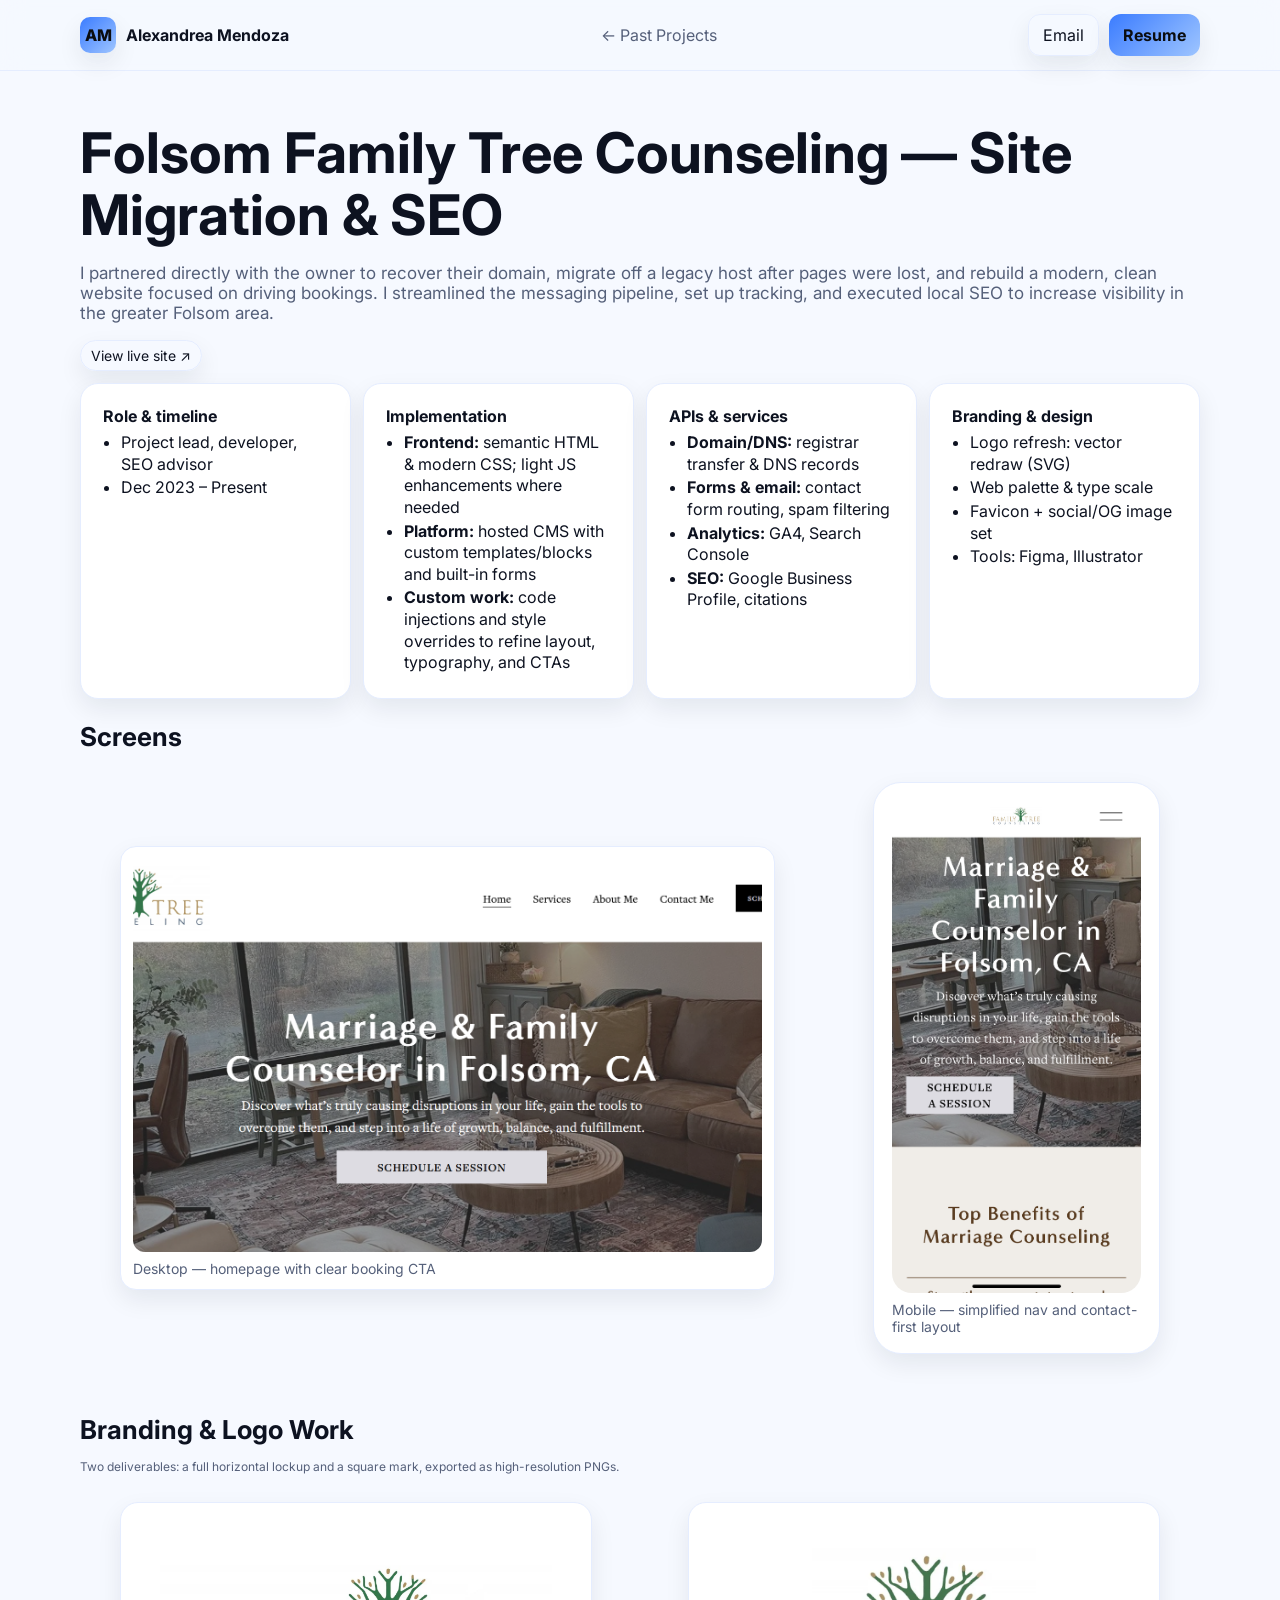
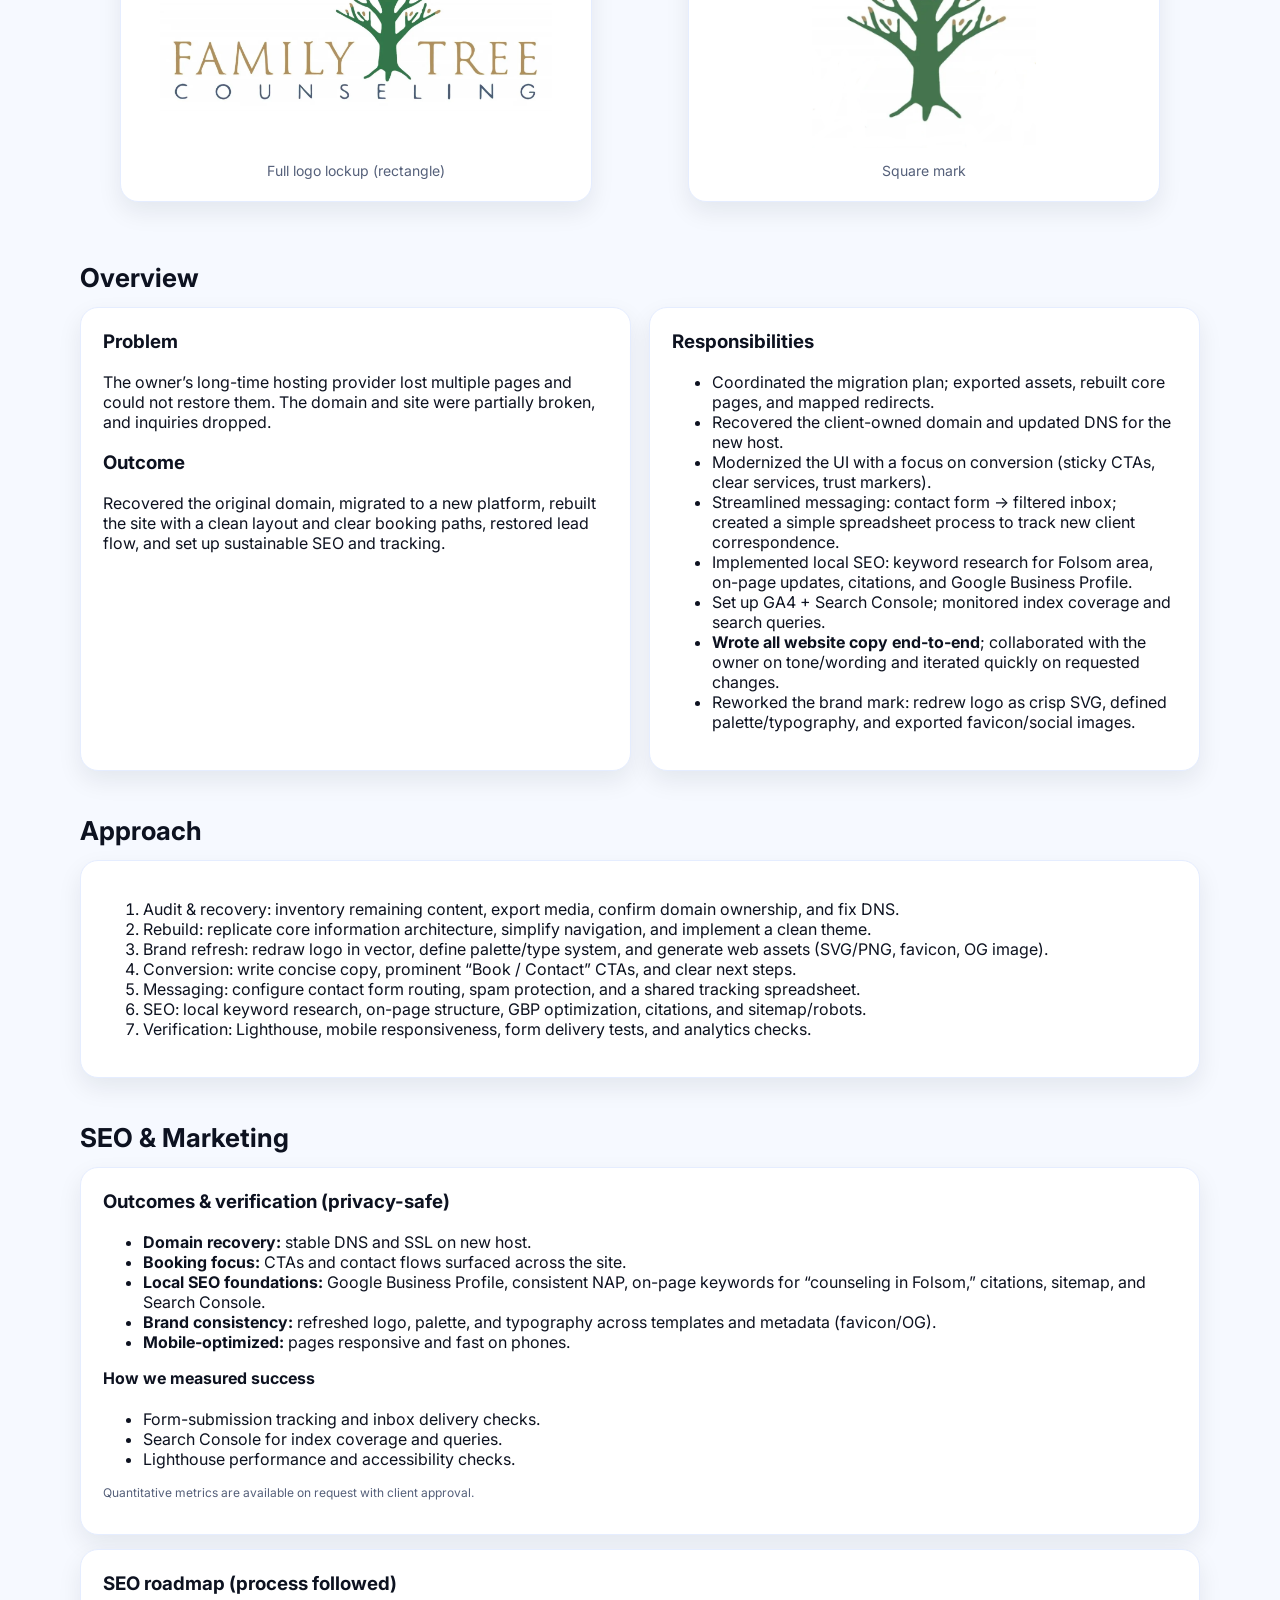
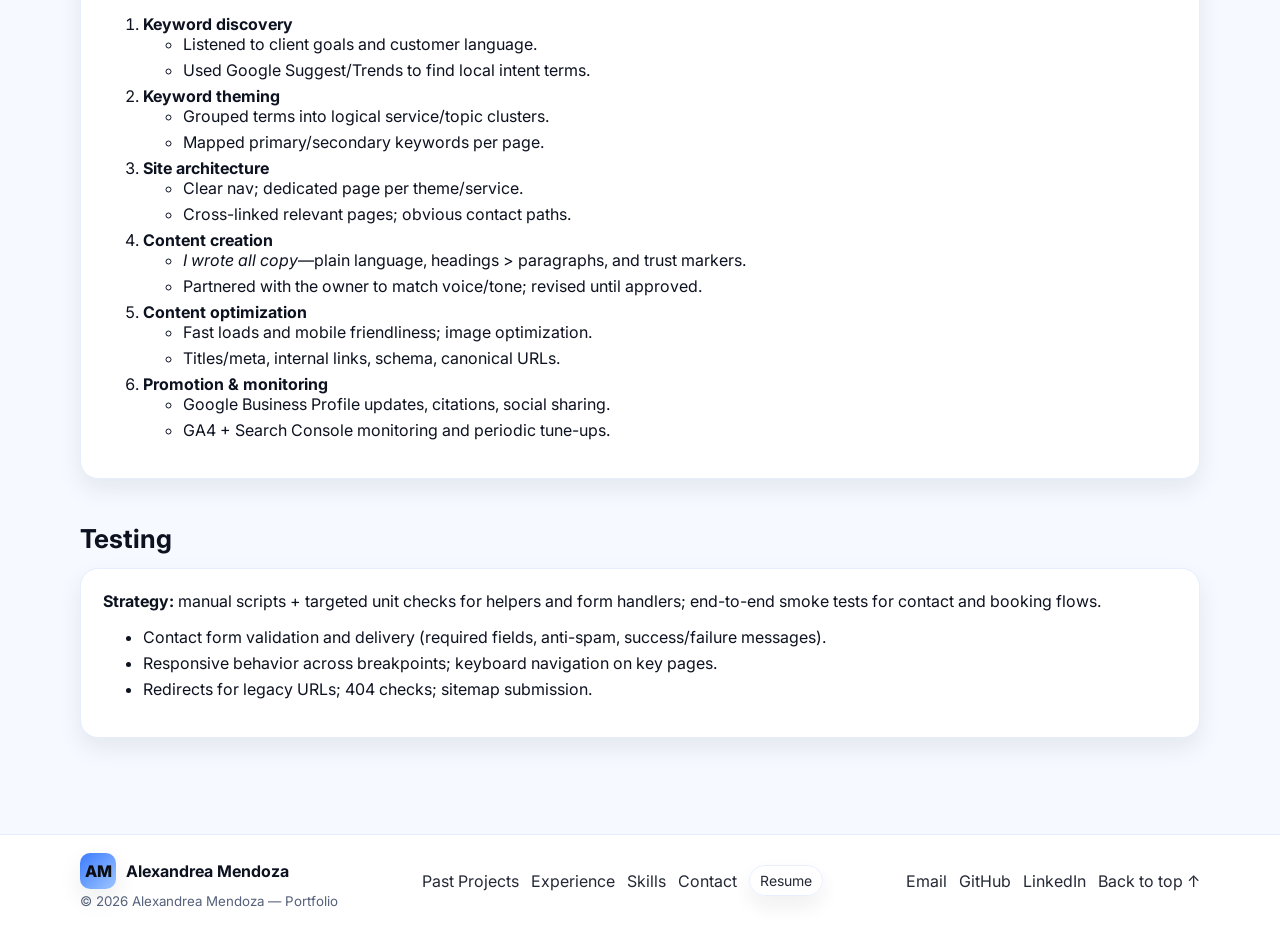
==== commit 7d6872a5: "Portfolio Updates - Updated Case Study work for Pacific Shade, LLC, and Crescendo Music Studio. - Ad" ====
--- a/project-fftc.html
+++ b/project-fftc.html
@@ -89,20 +89,40 @@
       </div>
     </section>
 
-    <!-- SCREENS (clickable image -> live site) -->
-    <section class="section" id="screens" aria-labelledby="screens-title">
-      <h2 id="screens-title">Screens</h2>
-      <figure class="shot">
+   <!-- SCREENS -->
+  <section class="section" id="screens" aria-labelledby="screens-title">
+    <h2 id="screens-title">Screens</h2>
+
+    <div class="device-grid">
+      <!-- Desktop -->
+      <figure class="device desktop">
         <a href="https://www.familytreecounseling.net/" target="_blank" rel="noopener"
-           aria-label="Open the Folsom Family Tree Counseling website (new tab)">
-          <img
-            src="assets/fftc-services.png"
-            alt="Folsom Family Tree Counseling home page with modern hero and clear booking CTA"
-            loading="lazy" decoding="async">
+          aria-label="Open Folsom Family Tree Counseling website (desktop)">
+          <span class="screen">
+            <img
+              src="assets/fftc-services.png"
+              alt="FFTC — desktop homepage with hero and clear booking CTA"
+              loading="lazy" decoding="async">
+          </span>
         </a>
-        <figcaption>Home — modern hero and clear booking CTA</figcaption>
+        <figcaption class="device-caption">Desktop — homepage with clear booking CTA</figcaption>
       </figure>
-    </section>
+
+      <!-- Mobile -->
+      <figure class="device phone">
+        <a href="https://www.familytreecounseling.net/" target="_blank" rel="noopener"
+          aria-label="Open Folsom Family Tree Counseling website (mobile)">
+          <span class="screen">
+            <img
+              src="assets/fftc-mobile.jpg"
+              alt="FFTC — mobile homepage with simplified nav and contact-first sections"
+              loading="lazy" decoding="async">
+          </span>
+        </a>
+        <figcaption class="device-caption">Mobile — simplified nav and contact-first layout</figcaption>
+      </figure>
+    </div>
+  </section>
 
     <!-- BRANDING & LOGO WORK -->
     <section class="section" id="branding" aria-labelledby="branding-title">
@@ -280,4 +300,5 @@
     document.getElementById('year').textContent = new Date().getFullYear();
   </script>
 </body>
-</html>+</html>
+
--- a/style.css
+++ b/style.css
@@ -67,6 +67,15 @@
 .row{ display:flex; gap:12px; align-items:center }
 .note{ font-size:12px; color:var(--muted); margin-top:10px }
 
+/* Global safe wrapping to prevent text leaking out of cards on small screens */
+:where(h1,h2,h3,p,li,small,figcaption){
+  overflow-wrap:anywhere;
+  word-break:normal;
+  hyphens:auto;
+}
+/* Headings: avoid hyphenation (it looks awkward on mobile) */
+h1, h2, h3 { hyphens: none; }
+
 /* ===================== SECTIONS / GRIDS ===================== */
 .section{ padding:22px 0 }
 .section h2{ font-size:26px; margin:0 0 14px }
@@ -240,10 +249,106 @@
   .contact-card{ grid-template-columns:1fr }
   .meta-grid{ grid-template-columns:1fr 1fr }
   .grid-2{ grid-template-columns:1fr }
+  /* Add side padding so content isn't glued to the left edge on phones */
+  .container{ padding-inline:clamp(28px, 9vw, 56px); }
+  /* Slightly smaller hero on phones for readability */
+  h1{ font-size:clamp(28px, 8vw, 40px); line-height:1.15; }
+  .subtitle{ font-size:16px; }
+  /* Lists: ensure bullets have room and wrap nicely */
+  ul{ padding-left:20px; }
+
+  /* HERO: center and tighten for phones */
+  .hero{ padding:56px 0 24px; justify-items:center; }
+  .hero .intro{ text-align:center; margin-inline:auto; max-width:46ch; padding:0 0 18px }
+  .hero .stack{ justify-content:center; }
+  .hero .row{ justify-content:center; }
+  .pill{ font-size:12px; padding:6px 10px; }
+  .subtitle{ font-size:16px; line-height:1.5; max-width:56ch; margin-inline:auto; }
+}
+
+@media (max-width:480px){
+  .hero{ padding:44px 0 18px; }
+  h1{ font-size:clamp(24px, 9vw, 32px); }
+}
+@media (max-width:480px){
+  .container{ padding-inline:clamp(30px, 10vw, 60px); }
 }
 @media (max-width:820px){
-  .foot{ flex-direction:column; align-items:flex-start }
-  .foot-links{ order:3 }
+  /* Footer: center everything on mobile */
+  .foot{
+    flex-direction:column;
+    align-items:center;           /* center children horizontally */
+    justify-content:center;       /* tidy vertical spacing */
+    text-align:center;            /* center inline text */
+    gap:12px;
+  }
+  .foot-brand{
+    display:flex;
+    flex-direction:column;
+    align-items:center;
+  }
+  .foot-brand small{ text-align:center; }
+  .foot-links{
+    order:3;                      /* keep links after brand block */
+    display:flex;
+    justify-content:center;
+    gap:14px;
+    flex-wrap:wrap;
+  }
+  .foot-social{
+    display:flex;
+    justify-content:center;
+    gap:14px;
+    flex-wrap:wrap;
+  }
+}
+
+/* HEADER: mobile layout tweaks */
+@media (max-width:820px){
+  /* stack header content and center it */
+  .site-header .nav{
+    flex-direction:column;
+    align-items:center;
+    justify-content:center;
+    gap:8px;
+    padding:10px 0 8px;
+  }
+  /* order: brand, links, then buttons */
+  .site-header .brand{ order:1; }
+  .site-header .nav nav{ order:2; }
+  .site-header .cta{ order:3; justify-content:center; gap:10px; }
+
+  /* smaller logo on small screens */
+  .site-header .logo{ width:32px; height:32px; border-radius:8px; }
+
+  /* make the nav links a horizontal scroll row so the header isn't too tall */
+  .site-header .nav nav{
+    display:flex;
+    gap:10px;
+    overflow-x:auto;
+    white-space:nowrap;
+    -webkit-overflow-scrolling:touch;
+    scrollbar-width:none;
+    padding:2px 4px;
+  }
+  .site-header .nav nav::-webkit-scrollbar{ display:none; }
+
+  /* compact link pills */
+  .site-header nav a{
+    font-size:15px;
+    padding:6px 10px;
+    border-radius:999px;
+  }
+}
+
+/* Experience: mobile stacking + show tags above bullets */
+@media (max-width:820px){
+  /* Stack each experience card vertically */
+  .tl{ display:flex; flex-direction:column; gap:10px; }
+  /* Move any tag rows above the bullets; supports several common class names */
+  .tl :is(.skill-chips,.skills,.tags,.chips,.tech){ order:-1; margin-bottom:8px; }
+  /* Keep the bullet list after the tags */
+  .tl ul{ order:0; }
 }
 
 /* === Skills: row layout (no cards, no meters) === */
@@ -313,6 +418,21 @@
   .skill-label::after{ left:0; }
 }
 
+/* Skills: mobile polish (tighter chips, better stacking) */
+@media (max-width: 820px){
+  .skills-rows{ gap:12px; }
+  .skill-row{ padding:12px 0; }
+  .skill-chips{ gap:8px; justify-content:flex-start; }
+  .skills-rows .chip{ font-size:13px; padding:7px 10px; line-height:1.1; }
+  /* Make the explanatory note span full width under the chips */
+  .skill-note{ grid-column:1; margin-top:4px; font-size:13px; }
+}
+
+/* Extra-small phones: shrink chip size a touch more */
+@media (max-width: 420px){
+  .skills-rows .chip{ font-size:12px; padding:6px 9px; }
+}
+
 /* Education layout */
 .edu { display: flex; flex-direction: column; gap: 14px; }
 
@@ -345,3 +465,67 @@
   .edu-head { gap: 6px; }
 }
 
+/* ===================== DEVICE PREVIEW (desktop + phone) ===================== */
+.device-grid{
+  display:grid;
+  grid-template-columns:minmax(620px,2fr) minmax(340px,1fr);
+  gap:18px;
+  align-items:start;
+}
+@media (max-width:1200px){
+  .device-grid{grid-template-columns:1.4fr 1fr}
+}
+@media (max-width:900px){
+  .device-grid{grid-template-columns:1fr; gap:16px}
+}
+
+.device{
+  background:var(--panel); border:1px solid var(--border); border-radius:16px;
+  box-shadow:var(--shadow); padding:12px;
+  display:flex; flex-direction:column;
+  max-width:100%;
+}
+.device img{width:100%; height:auto; display:block; object-fit:cover; background:var(--panel)}
+.device.desktop{overflow:visible; border-radius:16px; padding:12px; align-self:center;}
+.device .screen{display:block; border-radius:12px; overflow:hidden}
+.device.desktop .screen{aspect-ratio:16/10;}
+.device .screen img{height:100%; width:100%; object-fit:cover; display:block}
+
+/* Phone frame */
+.device.phone{border-radius:28px; padding:18px}
+.device.phone a{display:flex; align-items:center; justify-content:center; height:auto;}
+.device.phone img{height:100%; width:auto; max-width:100%; border-radius:20px; object-fit:contain}
+
+.device-caption{font-size:14px; color:var(--muted); margin-top:8px}
+
+@media (max-width:900px){
+  .device{height:auto; max-width:720px; margin-inline:auto}
+  .device.phone a{height:auto}
+  .device.phone img{height:auto; width:100%; aspect-ratio:9/19.5}
+  .device.phone img{width:100%; height:auto}
+  .device.desktop{ align-self:start; }
+  /* Limit phone mock height and center it a bit tighter on phones */
+  .device.phone{ max-width:380px; margin-inline:auto; }
+}
+
+/* Optional: auto-fit columns for meta grids used in case studies */
+
+.meta-grid{ grid-template-columns:repeat(auto-fit, minmax(260px, 1fr)); }
+
+/* ===================== MOBILE ACTION BUTTON SAFETY ===================== */
+@media (max-width: 820px){
+  /* Any button rows (hero actions, inline actions, generic .row and .cta groups) */
+  .inline-actions,
+  .row,
+  .cta{
+    justify-content:center;       /* center the group */
+    flex-wrap:wrap;               /* allow wrapping on small screens */
+    gap:12px;                     /* consistent spacing between buttons */
+    padding-inline:14px;          /* breathing room from container edges */
+    margin-block-end:18px;
+  }
+  /* Nudge individual buttons away from edges even if layout changes */
+  .inline-actions .btn,
+  .row .btn,
+  .cta .btn{ margin-inline:2px; }
+}
